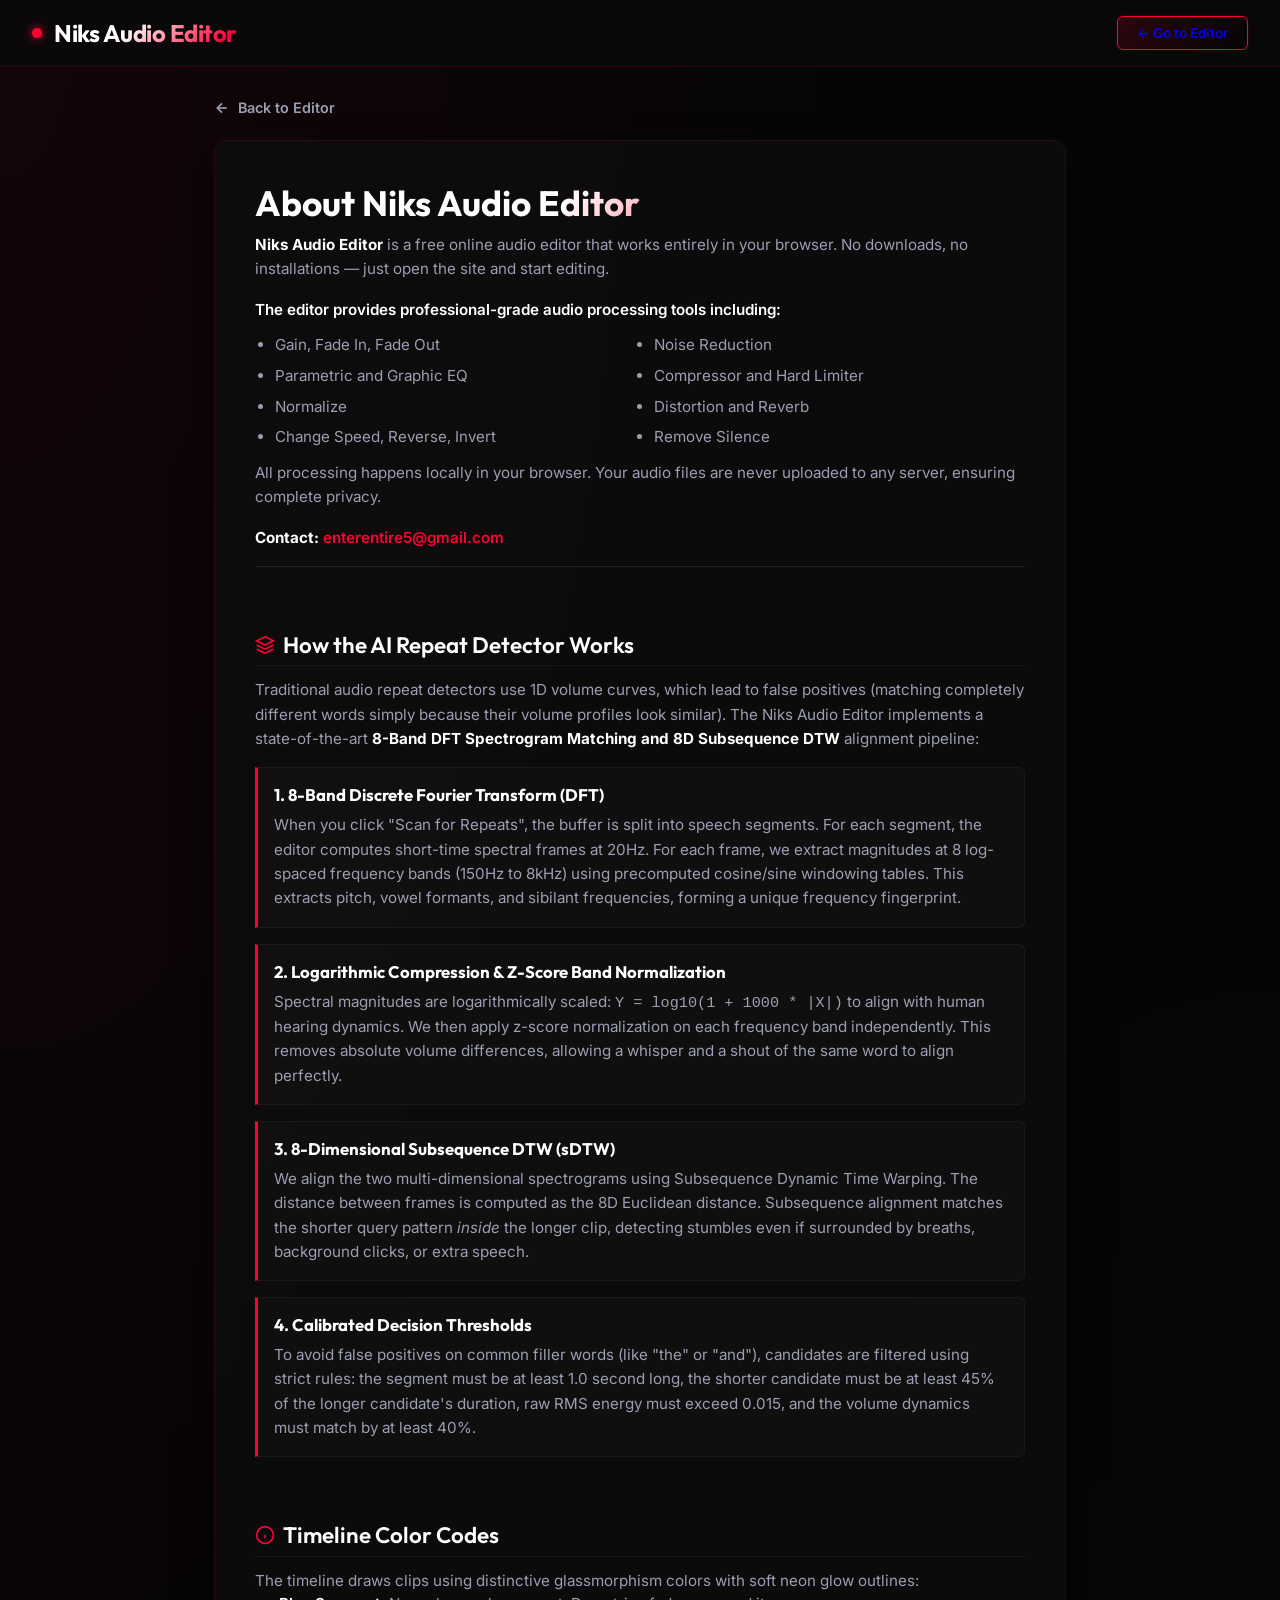
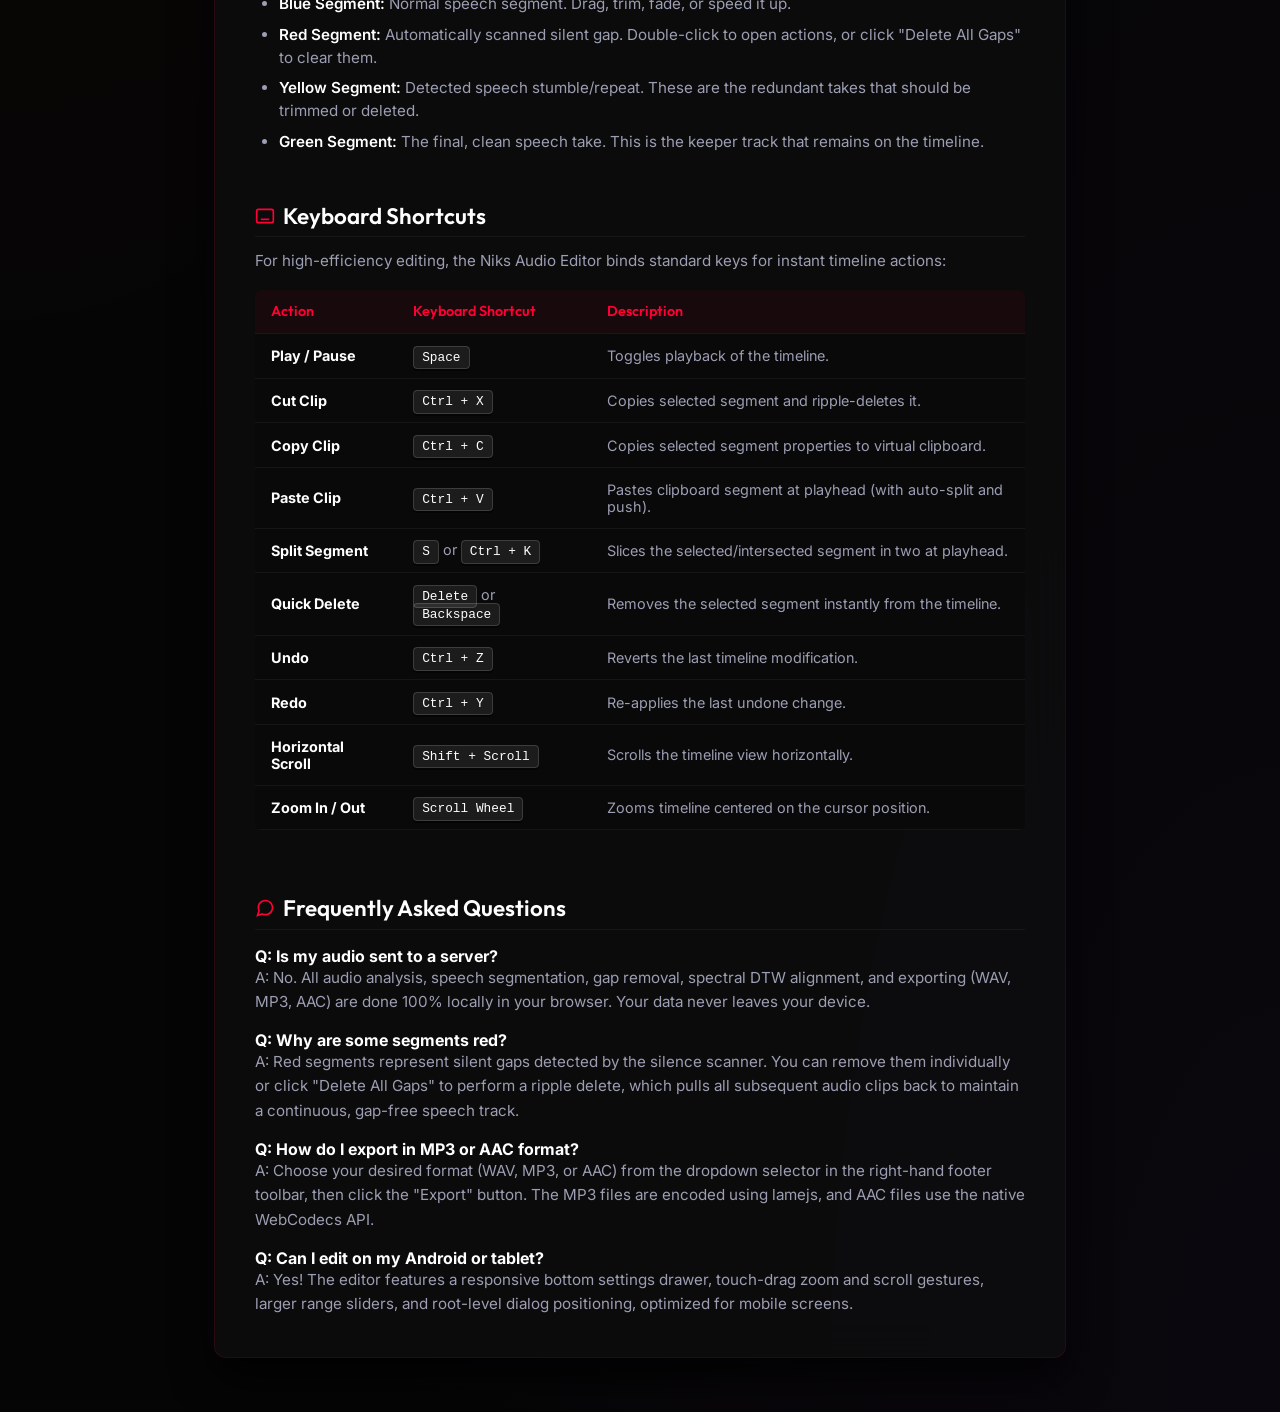
==== about.html @ 45144243 "Add files via upload" ====
<!DOCTYPE html>
<html lang="en">
<head>
    <meta charset="UTF-8">
    <meta name="viewport" content="width=device-width, initial-scale=1.0">
    
    <!-- SEO Meta Tags -->
    <title>About & Help | Niks Audio Editor - Spectral Repeat Detection Suite</title>
    <meta name="description" content="Discover how the Niks Audio Editor uses advanced 8-band spectral analysis, log compression, and 8D subsequence DTW algorithms to identify speech stumbles and silence gaps online.">
    <meta name="keywords" content="audio editor online, speech repeat detector, audio spectrogram matching, remove silence gaps, speech stumble remover, subsequence dtw audio, online wave editor, voice cleaner tool">
    <meta name="author" content="Niks Audio Suite">
    
    <!-- Link main style sheet for global dark gradients and styling -->
    <link rel="stylesheet" href="styles.css">
    
    <!-- Page Specific Styles overrides -->
    <style>
        body {
            overflow-y: auto !important; /* Allow scroll since this is an article page */
            height: auto;
            min-height: 100vh;
        }
        .about-container {
            max-width: 900px;
            margin: 2rem auto 4rem auto;
            padding: 0 1.5rem;
        }
        .about-card {
            background: rgba(15, 15, 15, 0.7);
            border: 1px solid rgba(255, 0, 50, 0.12);
            border-radius: 12px;
            padding: 2.5rem;
            backdrop-filter: blur(20px);
            box-shadow: 0 20px 40px rgba(0, 0, 0, 0.8), 0 0 25px rgba(147, 51, 234, 0.05);
            display: flex;
            flex-direction: column;
            gap: 1.5rem;
        }
        .about-header {
            border-bottom: 1px solid rgba(255, 255, 255, 0.1);
            padding-bottom: 1rem;
            margin-bottom: 1rem;
        }
        .about-header h1 {
            font-family: 'Outfit', sans-serif;
            font-size: 2.2rem;
            font-weight: 700;
            background: linear-gradient(135deg, #fff 40%, var(--primary-red) 80%, var(--primary-purple) 100%);
            -webkit-background-clip: text;
            -webkit-text-fill-color: transparent;
            margin-bottom: 0.5rem;
        }
        .about-card h2 {
            font-family: 'Outfit', sans-serif;
            color: #fff;
            font-size: 1.4rem;
            font-weight: 600;
            margin-top: 1.5rem;
            margin-bottom: 0.75rem;
            border-bottom: 1px solid rgba(255, 255, 255, 0.05);
            padding-bottom: 0.4rem;
            display: flex;
            align-items: center;
            gap: 0.5rem;
        }
        .about-card h2 svg {
            color: var(--primary-red);
        }
        .about-card p {
            font-size: 0.95rem;
            line-height: 1.6;
            color: var(--text-muted);
        }
        .about-card ul {
            padding-left: 1.5rem;
            display: flex;
            flex-direction: column;
            gap: 0.5rem;
        }
        .about-card li {
            font-size: 0.95rem;
            color: var(--text-muted);
            line-height: 1.5;
        }
        .about-card strong {
            color: #fff;
        }
        .highlight-red {
            color: var(--primary-red);
            font-weight: 600;
        }
        .highlight-purple {
            color: var(--primary-purple);
            font-weight: 600;
        }
        .highlight-yellow {
            color: var(--repeat-color);
            font-weight: 600;
        }
        .highlight-green {
            color: var(--final-color);
            font-weight: 600;
        }
        .btn-back {
            display: inline-flex;
            align-items: center;
            gap: 0.5rem;
            color: var(--text-muted);
            text-decoration: none;
            font-weight: 600;
            font-size: 0.9rem;
            margin-bottom: 1.5rem;
            transition: all 0.2s ease;
            width: fit-content;
        }
        .btn-back:hover {
            color: var(--primary-red);
            text-shadow: 0 0 8px var(--primary-red-glow);
        }
        .shortcut-table {
            width: 100%;
            border-collapse: collapse;
            margin: 1rem 0;
            background: rgba(0, 0, 0, 0.2);
            border-radius: 6px;
            overflow: hidden;
        }
        .shortcut-table th, .shortcut-table td {
            padding: 0.8rem 1rem;
            text-align: left;
            border-bottom: 1px solid rgba(255, 255, 255, 0.05);
            font-size: 0.9rem;
        }
        .shortcut-table th {
            font-family: 'Outfit', sans-serif;
            color: var(--primary-red);
            font-weight: 600;
            background: rgba(255, 0, 50, 0.06);
            border-bottom: 1px solid rgba(255, 0, 50, 0.15);
        }
        .shortcut-table td {
            color: var(--text-muted);
        }
        .shortcut-key {
            background: rgba(255, 255, 255, 0.08);
            border: 1px solid rgba(255, 255, 255, 0.15);
            border-radius: 4px;
            padding: 0.2rem 0.5rem;
            font-family: monospace;
            font-size: 0.8rem;
            color: #fff;
            box-shadow: 0 2px 0 rgba(0,0,0,0.5);
        }
        .algo-step {
            background: rgba(255, 255, 255, 0.02);
            border: 1px solid rgba(255, 255, 255, 0.04);
            border-left: 3px solid var(--primary-red);
            padding: 1rem;
            border-radius: 0 6px 6px 0;
            margin-bottom: 1rem;
        }
        .algo-step h3 {
            font-family: 'Outfit', sans-serif;
            color: #fff;
            font-size: 1.05rem;
            margin-bottom: 0.5rem;
        }
        @media (max-width: 768px) {
            .about-card {
                padding: 1.5rem;
            }
            .about-header h1 {
                font-size: 1.8rem;
            }
            .shortcut-table th, .shortcut-table td {
                padding: 0.6rem 0.75rem;
                font-size: 0.8rem;
            }
        }
    </style>
</head>
<body>

    <!-- Header Panel -->
    <header>
        <div class="brand">
            <span class="brand-dot"></span>
            <h1>Niks Audio Editor</h1>
        </div>
        <div>
            <a href="index.html" class="file-label-btn" style="text-decoration: none;">
                ← Go to Editor
            </a>
        </div>
    </header>
 
    <div class="about-container">
        <a href="index.html" class="btn-back" id="back-to-editor-btn">
            <svg viewBox="0 0 24 24" fill="none" stroke="currentColor" stroke-width="2.5" width="16" height="16">
                <line x1="19" y1="12" x2="5" y2="12"></line>
                <polyline points="12 19 5 12 12 5"></polyline>
            </svg>
            Back to Editor
        </a>
 
        <main class="about-card">
            <!-- Header Section -->
            <div class="about-header">
                <h1>About Niks Audio Editor</h1>
                <p><strong>Niks Audio Editor</strong> is a free online audio editor that works entirely in your browser. No downloads, no installations — just open the site and start editing.</p>
                
                <p style="margin-top: 1rem; font-weight: 600; color: #fff;">The editor provides professional-grade audio processing tools including:</p>
                <ul style="margin: 0.75rem 0; display: grid; grid-template-columns: 1fr 1fr; gap: 0.5rem; padding-left: 1.25rem; list-style-type: disc;">
                    <li>Gain, Fade In, Fade Out</li>
                    <li>Noise Reduction</li>
                    <li>Parametric and Graphic EQ</li>
                    <li>Compressor and Hard Limiter</li>
                    <li>Normalize</li>
                    <li>Distortion and Reverb</li>
                    <li>Change Speed, Reverse, Invert</li>
                    <li>Remove Silence</li>
                </ul>
                
                <p style="margin-top: 0.75rem;">All processing happens locally in your browser. Your audio files are never uploaded to any server, ensuring complete privacy.</p>
                <p style="margin-top: 1rem;"><strong>Contact:</strong> <a href="mailto:enterentire5@gmail.com" class="highlight-red" style="text-decoration: none;">enterentire5@gmail.com</a></p>
            </div>

            <!-- Algorithmic Section -->
            <section>
                <h2>
                    <svg viewBox="0 0 24 24" fill="none" stroke="currentColor" stroke-width="2" width="20" height="20">
                        <polygon points="12 2 2 7 12 12 22 7 12 2"></polygon>
                        <polyline points="2 17 12 22 22 17"></polyline>
                        <polyline points="2 12 12 17 22 12"></polyline>
                    </svg>
                    How the AI Repeat Detector Works
                </h2>
                <p>Traditional audio repeat detectors use 1D volume curves, which lead to false positives (matching completely different words simply because their volume profiles look similar). The Niks Audio Editor implements a state-of-the-art <strong>8-Band DFT Spectrogram Matching and 8D Subsequence DTW</strong> alignment pipeline:</p>
                
                <div class="algo-step" style="margin-top: 1rem;">
                    <h3>1. 8-Band Discrete Fourier Transform (DFT)</h3>
                    <p>When you click "Scan for Repeats", the buffer is split into speech segments. For each segment, the editor computes short-time spectral frames at 20Hz. For each frame, we extract magnitudes at 8 log-spaced frequency bands (150Hz to 8kHz) using precomputed cosine/sine windowing tables. This extracts pitch, vowel formants, and sibilant frequencies, forming a unique frequency fingerprint.</p>
                </div>

                <div class="algo-step">
                    <h3>2. Logarithmic Compression & Z-Score Band Normalization</h3>
                    <p>Spectral magnitudes are logarithmically scaled: <code>Y = log10(1 + 1000 * |X|)</code> to align with human hearing dynamics. We then apply z-score normalization on each frequency band independently. This removes absolute volume differences, allowing a whisper and a shout of the same word to align perfectly.</p>
                </div>

                <div class="algo-step">
                    <h3>3. 8-Dimensional Subsequence DTW (sDTW)</h3>
                    <p>We align the two multi-dimensional spectrograms using Subsequence Dynamic Time Warping. The distance between frames is computed as the 8D Euclidean distance. Subsequence alignment matches the shorter query pattern <em>inside</em> the longer clip, detecting stumbles even if surrounded by breaths, background clicks, or extra speech.</p>
                </div>

                <div class="algo-step">
                    <h3>4. Calibrated Decision Thresholds</h3>
                    <p>To avoid false positives on common filler words (like "the" or "and"), candidates are filtered using strict rules: the segment must be at least 1.0 second long, the shorter candidate must be at least 45% of the longer candidate's duration, raw RMS energy must exceed 0.015, and the volume dynamics must match by at least 40%.</p>
                </div>
            </section>

            <!-- User Manual & Timeline colorcodes -->
            <section>
                <h2>
                    <svg viewBox="0 0 24 24" fill="none" stroke="currentColor" stroke-width="2" width="20" height="20">
                        <circle cx="12" cy="12" r="10"></circle>
                        <line x1="12" y1="16" x2="12" y2="12"></line>
                        <line x1="12" y1="8" x2="12.01" y2="8"></line>
                    </svg>
                    Timeline Color Codes
                </h2>
                <p>The timeline draws clips using distinctive glassmorphism colors with soft neon glow outlines:</p>
                <ul>
                    <li><strong class="highlight-purple">Blue Segment:</strong> Normal speech segment. Drag, trim, fade, or speed it up.</li>
                    <li><strong class="highlight-red">Red Segment:</strong> Automatically scanned silent gap. Double-click to open actions, or click "Delete All Gaps" to clear them.</li>
                    <li><strong class="highlight-yellow">Yellow Segment:</strong> Detected speech stumble/repeat. These are the redundant takes that should be trimmed or deleted.</li>
                    <li><strong class="highlight-green">Green Segment:</strong> The final, clean speech take. This is the keeper track that remains on the timeline.</li>
                </ul>
            </section>

            <!-- Keyboard Shortcuts -->
            <section>
                <h2>
                    <svg viewBox="0 0 24 24" fill="none" stroke="currentColor" stroke-width="2" width="20" height="20">
                        <rect x="2" y="4" width="20" height="16" rx="2" ry="2"></rect>
                        <line x1="6" y1="8" x2="6" y2="8"></line>
                        <line x1="10" y1="8" x2="10" y2="8"></line>
                        <line x1="14" y1="8" x2="14" y2="8"></line>
                        <line x1="18" y1="8" x2="18" y2="8"></line>
                        <line x1="6" y1="12" x2="6" y2="12"></line>
                        <line x1="18" y1="12" x2="18" y2="12"></line>
                        <line x1="7" y1="16" x2="17" y2="16"></line>
                    </svg>
                    Keyboard Shortcuts
                </h2>
                <p>For high-efficiency editing, the Niks Audio Editor binds standard keys for instant timeline actions:</p>
                
                <table class="shortcut-table" id="shortcuts-reference-table">
                    <thead>
                        <tr>
                            <th>Action</th>
                            <th>Keyboard Shortcut</th>
                            <th>Description</th>
                        </tr>
                    </thead>
                    <tbody>
                        <tr>
                            <td><strong>Play / Pause</strong></td>
                            <td><span class="shortcut-key">Space</span></td>
                            <td>Toggles playback of the timeline.</td>
                        </tr>
                        <tr>
                            <td><strong>Cut Clip</strong></td>
                            <td><span class="shortcut-key">Ctrl + X</span></td>
                            <td>Copies selected segment and ripple-deletes it.</td>
                        </tr>
                        <tr>
                            <td><strong>Copy Clip</strong></td>
                            <td><span class="shortcut-key">Ctrl + C</span></td>
                            <td>Copies selected segment properties to virtual clipboard.</td>
                        </tr>
                        <tr>
                            <td><strong>Paste Clip</strong></td>
                            <td><span class="shortcut-key">Ctrl + V</span></td>
                            <td>Pastes clipboard segment at playhead (with auto-split and push).</td>
                        </tr>
                        <tr>
                            <td><strong>Split Segment</strong></td>
                            <td><span class="shortcut-key">S</span> or <span class="shortcut-key">Ctrl + K</span></td>
                            <td>Slices the selected/intersected segment in two at playhead.</td>
                        </tr>
                        <tr>
                            <td><strong>Quick Delete</strong></td>
                            <td><span class="shortcut-key">Delete</span> or <span class="shortcut-key">Backspace</span></td>
                            <td>Removes the selected segment instantly from the timeline.</td>
                        </tr>
                        <tr>
                            <td><strong>Undo</strong></td>
                            <td><span class="shortcut-key">Ctrl + Z</span></td>
                            <td>Reverts the last timeline modification.</td>
                        </tr>
                        <tr>
                            <td><strong>Redo</strong></td>
                            <td><span class="shortcut-key">Ctrl + Y</span></td>
                            <td>Re-applies the last undone change.</td>
                        </tr>
                        <tr>
                            <td><strong>Horizontal Scroll</strong></td>
                            <td><span class="shortcut-key">Shift + Scroll</span></td>
                            <td>Scrolls the timeline view horizontally.</td>
                        </tr>
                        <tr>
                            <td><strong>Zoom In / Out</strong></td>
                            <td><span class="shortcut-key">Scroll Wheel</span></td>
                            <td>Zooms timeline centered on the cursor position.</td>
                        </tr>
                    </tbody>
                </table>
            </section>

            <!-- FAQs and Search Queries -->
            <section>
                <h2>
                    <svg viewBox="0 0 24 24" fill="none" stroke="currentColor" stroke-width="2" width="20" height="20">
                        <path d="M21 11.5a8.38 8.38 0 0 1-.9 3.8 8.5 8.5 0 0 1-7.6 4.7 8.38 8.38 0 0 1-3.8-.9L3 21l1.9-5.7a8.38 8.38 0 0 1-.9-3.8 8.5 8.5 0 0 1 4.7-7.6 8.38 8.38 0 0 1 3.8-.9h.5a8.48 8.48 0 0 1 8 8v.5z"></path>
                    </svg>
                    Frequently Asked Questions
                </h2>
                
                <div style="display: flex; flex-direction: column; gap: 1rem; margin-top: 1rem;">
                    <div>
                        <strong>Q: Is my audio sent to a server?</strong>
                        <p>A: No. All audio analysis, speech segmentation, gap removal, spectral DTW alignment, and exporting (WAV, MP3, AAC) are done 100% locally in your browser. Your data never leaves your device.</p>
                    </div>
                    <div>
                        <strong>Q: Why are some segments red?</strong>
                        <p>A: Red segments represent silent gaps detected by the silence scanner. You can remove them individually or click "Delete All Gaps" to perform a ripple delete, which pulls all subsequent audio clips back to maintain a continuous, gap-free speech track.</p>
                    </div>
                    <div>
                        <strong>Q: How do I export in MP3 or AAC format?</strong>
                        <p>A: Choose your desired format (WAV, MP3, or AAC) from the dropdown selector in the right-hand footer toolbar, then click the "Export" button. The MP3 files are encoded using lamejs, and AAC files use the native WebCodecs API.</p>
                    </div>
                    <div>
                        <strong>Q: Can I edit on my Android or tablet?</strong>
                        <p>A: Yes! The editor features a responsive bottom settings drawer, touch-drag zoom and scroll gestures, larger range sliders, and root-level dialog positioning, optimized for mobile screens.</p>
                    </div>
                </div>
            </section>
        </main>
    </div>

</body>
</html>
---- styles.css ----
/* 
  styles.css
  Theme color: Red-Black
  Modern, beautiful, dark glassmorphism layout with neon accents,
  custom styled controls, and responsive styling for mobile (Android).
*/

@import url('https://fonts.googleapis.com/css2?family=Inter:wght@300;400;500;600;700&family=Outfit:wght@400;500;600;700&display=swap');

:root {
  --bg-base: #050505; /* Pure dark black */
  --bg-panel: rgba(15, 15, 15, 0.85); /* Black/grey glassmorphism */
  --bg-hover: rgba(147, 51, 234, 0.12); /* Very subtle purple hover */
  --border-color: rgba(255, 0, 50, 0.15); /* Keep red-tinted border */
  --border-purple: rgba(168, 85, 247, 0.15); /* Purple border option */
  --primary-red: #ff0033; /* Pure red */
  --primary-red-glow: rgba(255, 0, 51, 0.4);
  --primary-purple: #9333ea; /* Standard purple, not overly bright */
  --primary-purple-glow: rgba(147, 51, 234, 0.25); /* Subtle glow */
  --text-main: #ffffff; /* Crisp white */
  --text-muted: #9c9eb3; /* Default slightly muted gray */
  
  --gap-color: #ef4444;
  --repeat-color: #d97706;
  --final-color: #059669;
}

* {
  box-sizing: border-box;
  margin: 0;
  padding: 0;
  -webkit-tap-highlight-color: transparent;
}

body {
  font-family: 'Inter', -apple-system, BlinkMacSystemFont, "Segoe UI", Roboto, sans-serif;
  background-color: var(--bg-base);
  background-image: 
    radial-gradient(at 0% 0%, rgba(255, 0, 51, 0.06) 0px, transparent 50%),
    radial-gradient(at 100% 100%, rgba(147, 51, 234, 0.04) 0px, transparent 50%); /* Red/Subtle Purple glow */
  color: var(--text-main);
  height: 100vh;
  height: 100dvh;
  display: flex;
  flex-direction: column;
  overflow: hidden; /* Fits in one window */
}

header {
  background-color: rgba(10, 10, 10, 0.85);
  backdrop-filter: blur(12px);
  border-bottom: 1px solid var(--border-color);
  padding: 1rem 2rem;
  display: flex;
  justify-content: space-between;
  align-items: center;
  position: sticky;
  top: 0;
  z-index: 50;
}

.brand {
  display: flex;
  align-items: center;
  gap: 0.75rem;
}

.brand h1 {
  font-family: 'Outfit', sans-serif;
  font-size: 1.5rem;
  font-weight: 700;
  letter-spacing: -0.5px;
  background: linear-gradient(135deg, #fff 40%, var(--primary-red) 90%, var(--primary-purple) 100%);
  -webkit-background-clip: text;
  -webkit-text-fill-color: transparent;
}

.brand-dot {
  width: 10px;
  height: 10px;
  background-color: var(--primary-red);
  border-radius: 50%;
  box-shadow: 0 0 10px var(--primary-red);
  animation: pulse-glow 2s infinite alternate;
}

.header-nav {
  display: flex;
  align-items: center;
  margin-right: auto;
  margin-left: 2rem;
}

.nav-link {
  color: var(--text-muted);
  text-decoration: none;
  font-size: 0.9rem;
  font-weight: 500;
  transition: all 0.2s ease;
  border-bottom: 1.5px dashed transparent;
  padding-bottom: 2px;
}

.nav-link:hover {
  color: var(--primary-red);
  border-color: var(--primary-red);
  text-shadow: 0 0 8px var(--primary-red-glow);
}

/* Header File / URL loader layout */
.loader-panel {
  display: flex;
  align-items: center;
  gap: 1rem;
}

.input-group {
  display: flex;
  background: rgba(0, 0, 0, 0.6);
  border: 1px solid var(--border-color);
  border-radius: 6px;
  overflow: hidden;
}

.input-group input[type="text"] {
  background: transparent;
  border: none;
  padding: 0.5rem 1rem;
  color: #fff;
  font-size: 0.85rem;
  outline: none;
  min-width: 220px;
}

.btn-secondary {
  background: var(--bg-hover);
  border: none;
  border-left: 1px solid var(--border-color);
  color: #fff;
  padding: 0.5rem 1rem;
  font-size: 0.85rem;
  font-weight: 500;
  cursor: pointer;
  transition: all 0.2s ease;
}

.btn-secondary:hover {
  background: var(--primary-red);
  color: #fff;
}

.file-label-btn {
  display: inline-flex;
  align-items: center;
  gap: 0.5rem;
  background: linear-gradient(135deg, rgba(255, 0, 51, 0.15) 0%, rgba(0, 0, 0, 0.4) 100%);
  border: 1px solid var(--primary-red);
  padding: 0.5rem 1.2rem;
  border-radius: 6px;
  font-size: 0.85rem;
  font-weight: 600;
  cursor: pointer;
  transition: all 0.2s ease;
  box-shadow: 0 0 5px rgba(255, 0, 51, 0.15);
}

.file-label-btn:hover {
  background: var(--primary-red);
  box-shadow: 0 0 12px var(--primary-red-glow);
}

input[type="file"] {
  display: none;
}

/* Main Layout Grid */
.app-container {
  display: flex;
  flex-direction: column;
  flex: 1;
  min-height: 0;
  overflow: hidden;
  position: relative;
}

/* Sidebar Styling */
.sidebar {
  background-color: var(--bg-panel);
  backdrop-filter: blur(16px);
  border-bottom: 1px solid var(--border-color);
  padding: 1rem 1.5rem;
  display: grid;
  grid-template-columns: 1.15fr 1.15fr 0.7fr;
  gap: 1.5rem;
  height: auto;
  overflow-y: visible;
  flex-shrink: 0;
}

.panel-card {
  background: rgba(10, 10, 10, 0.6);
  border: 1px solid rgba(255, 255, 255, 0.05);
  border-radius: 8px;
  padding: 1rem;
  transition: all 0.25s ease;
}

.panel-card:hover {
  background: rgba(15, 15, 15, 0.75);
  border-color: rgba(255, 0, 50, 0.25);
  box-shadow: 0 4px 20px rgba(0, 0, 0, 0.4), 0 0 10px rgba(147, 51, 234, 0.15); /* Very subtle purple glow */
}

.panel-card h2 {
  font-family: 'Outfit', sans-serif;
  font-size: 0.95rem;
  font-weight: 600;
  text-transform: uppercase;
  letter-spacing: 0.5px;
  color: var(--text-muted);
  margin-bottom: 1rem;
  display: flex;
  align-items: center;
  gap: 0.5rem;
  min-height: 24px;
  white-space: nowrap;
  flex-shrink: 0;
}

/* Sliders and controls inside cards */
.control-row {
  display: flex;
  flex-direction: column;
  gap: 0.5rem;
  margin-bottom: 1rem;
}

.eq-label .short-text {
  display: none;
}
.eq-label .full-text {
  display: inline;
}

.control-row:last-child {
  margin-bottom: 0;
}

.control-header {
  display: flex;
  justify-content: space-between;
  font-size: 0.8rem;
  color: var(--text-muted);
}

.control-val {
  font-family: monospace;
  color: var(--primary-red);
  font-weight: bold;
}

/* Custom Slider Styling */
input[type="range"] {
  -webkit-appearance: none;
  width: 100%;
  background: rgba(255, 255, 255, 0.1);
  height: 4px;
  border-radius: 2px;
  outline: none;
}

input[type="range"]::-webkit-slider-thumb {
  -webkit-appearance: none;
  width: 14px;
  height: 14px;
  border-radius: 50%;
  background: var(--primary-red);
  cursor: pointer;
  box-shadow: 0 0 8px rgba(147, 51, 234, 0.4); /* Slight purple glow */
  transition: transform 0.1s ease;
}

input[type="range"]::-webkit-slider-thumb:hover {
  transform: scale(1.2);
  box-shadow: 0 0 12px var(--primary-purple-glow);
}

/* Checkbox Toggle Styling */
.switch-row {
  display: flex;
  justify-content: space-between;
  align-items: center;
  margin-bottom: 0.75rem;
}

.switch-label {
  font-size: 0.85rem;
  font-weight: 500;
}

.switch {
  position: relative;
  display: inline-block;
  width: 44px;
  height: 22px;
}

.switch input {
  opacity: 0;
  width: 0;
  height: 0;
}

.slider {
  position: absolute;
  cursor: pointer;
  top: 0;
  left: 0;
  right: 0;
  bottom: 0;
  background-color: rgba(255, 255, 255, 0.1);
  transition: .3s;
  border-radius: 34px;
  border: 1px solid rgba(255, 255, 255, 0.05);
}

.slider:before {
  position: absolute;
  content: "";
  height: 16px;
  width: 16px;
  left: 2px;
  bottom: 2px;
  background-color: #fff;
  transition: .3s;
  border-radius: 50%;
}

input:checked + .slider {
  background-color: var(--primary-red);
  box-shadow: 0 0 8px var(--primary-red-glow);
}

input:checked + .slider:before {
  transform: translateX(22px);
}

/* Main Timeline Panel */
.main-workspace {
  display: flex;
  flex-direction: column;
  flex: 1;
  height: auto;
  min-height: 0;
  overflow: hidden;
}

/* 5-Band EQ Desktop Modal Styling */
#eq-panel-card {
  display: none;
}

#eq-panel-card.modal-view {
  display: grid !important;
  grid-template-columns: 1fr 1fr 1fr 1fr 1fr !important;
  gap: 0.5rem !important;
  position: fixed !important;
  top: 50% !important;
  left: 50% !important;
  transform: translate(-50%, -50%) !important;
  width: 92% !important;
  max-width: 500px !important;
  z-index: 1600 !important;
  background: rgba(15, 15, 15, 0.96) !important;
  border: 1px solid var(--primary-red) !important;
  box-shadow: 0 20px 50px rgba(0, 0, 0, 0.9), 0 0 25px rgba(255, 0, 50, 0.25) !important;
  border-radius: 12px !important;
  padding: 1.5rem !important;
  margin-bottom: 0 !important;
  max-height: 90vh !important;
  overflow-y: auto !important;
}

#eq-panel-card.modal-view > div:first-child {
  grid-column: 1 / -1 !important;
}

#eq-panel-card.modal-view .switch-row {
  grid-column: 1 / -1 !important;
  margin-bottom: 1rem !important;
}

#eq-panel-card.modal-view #close-eq-modal {
  display: inline-flex !important;
}

#close-scanner-modal {
  display: none;
}

.mobile-top-actions,
.mobile-export-container,
.mobile-only-drawer {
  display: none;
}

/* Standalone Export Select styling */
.export-select-standalone {
  width: 100%;
  background: rgba(0, 0, 0, 0.65);
  border: 1px solid var(--border-color);
  border-radius: 6px;
  color: #fff;
  padding: 0.65rem 1rem;
  font-size: 0.9rem;
  font-weight: 500;
  outline: none;
  cursor: pointer;
  appearance: none;
  -webkit-appearance: none;
  -moz-appearance: none;
  text-align: center;
  background-image: url("data:image/svg+xml;utf8,<svg xmlns='http://www.w3.org/2000/svg' width='12' height='12' fill='white'><path d='M3 4.5L6 7.5L9 4.5' stroke='white' stroke-width='1.5' fill='none' stroke-linecap='round'/></svg>");
  background-repeat: no-repeat;
  background-position: right 15px center;
  padding-right: 32px;
  transition: all 0.2s ease;
}

.export-select-standalone:focus {
  border-color: var(--primary-purple);
  box-shadow: 0 0 12px rgba(168, 85, 247, 0.3);
}

.export-select-standalone option {
  background-color: #0f0c16;
  color: #fff;
}

/* Timeline Ruler and Canvas container */
.timeline-wrapper {
  flex: 1;
  position: relative;
  overflow: hidden;
  background: #0a0a0a;
  border-bottom: 1px solid var(--border-color);
}

#timeline-canvas {
  width: 100%;
  height: 100%;
  display: block;
}

/* Hover Action Popover card */
.timeline-popover {
  position: fixed;
  display: none;
  background: rgba(10, 10, 10, 0.96);
  border: 1px solid rgba(147, 51, 234, 0.45); /* Neon purple border */
  backdrop-filter: blur(12px);
  border-radius: 8px;
  padding: 0.75rem;
  box-shadow: 0 10px 25px rgba(0, 0, 0, 0.9), 0 0 15px rgba(147, 51, 234, 0.25); /* Purple neon glow */
  z-index: 1000; /* Force overlay on top of all containers */
  pointer-events: auto;
  min-width: 180px;
}

.popover-title {
  font-size: 0.8rem;
  font-weight: 600;
  color: var(--text-muted);
  margin-bottom: 0.5rem;
  border-bottom: 1px solid rgba(255, 255, 255, 0.08);
  padding-bottom: 0.25rem;
  text-transform: uppercase;
  letter-spacing: 0.5px;
}

.popover-actions {
  display: flex;
  flex-direction: column;
  gap: 0.35rem;
}

.popover-btn {
  background: rgba(255, 255, 255, 0.04);
  border: 1px solid rgba(255, 255, 255, 0.08);
  color: #fff;
  font-size: 0.8rem;
  padding: 0.4rem;
  border-radius: 4px;
  cursor: pointer;
  text-align: left;
  transition: all 0.15s ease;
}

.popover-btn:hover {
  background: var(--primary-red);
  border-color: var(--primary-red);
}

/* Toolbar Control Panel */
.toolbar {
  background-color: rgba(10, 10, 10, 0.9);
  backdrop-filter: blur(10px);
  padding: 1rem 2rem;
  display: flex;
  justify-content: space-between;
  align-items: center;
  flex-wrap: nowrap; /* Keep single row on desktop */
  gap: 1.5rem;
  flex-shrink: 0;
}

/* Left toolbar controls: Play, Pause, Record */
.transport-controls {
  display: flex;
  align-items: center;
  gap: 0.75rem;
}

.btn-primary {
  display: inline-flex;
  align-items: center;
  gap: 0.5rem;
  background: var(--primary-red);
  color: #fff;
  border: none;
  padding: 0.65rem 1.4rem;
  border-radius: 6px;
  font-size: 0.9rem;
  font-weight: 600;
  cursor: pointer;
  transition: all 0.2s ease;
  box-shadow: 0 0 10px rgba(147, 51, 234, 0.25); /* Slight purple glow */
}

.btn-primary:hover:not(:disabled) {
  background: #ff2255;
  box-shadow: 0 0 15px rgba(147, 51, 234, 0.4);
  transform: translateY(-1px);
}

.btn-primary:active:not(:disabled) {
  transform: translateY(1px);
}

.btn-primary:disabled {
  background: rgba(100, 100, 100, 0.2);
  color: var(--text-muted);
  box-shadow: none;
  cursor: not-allowed;
}

.btn-icon {
  background: rgba(255, 255, 255, 0.05);
  border: 1px solid rgba(255, 255, 255, 0.08);
  color: #fff;
  width: 42px;
  height: 42px;
  border-radius: 6px;
  display: inline-flex;
  align-items: center;
  justify-content: center;
  cursor: pointer;
  transition: all 0.2s ease;
}

.btn-icon:hover:not(:disabled) {
  background: rgba(255, 255, 255, 0.1);
  border-color: rgba(255, 255, 255, 0.2);
}

.btn-icon:disabled {
  opacity: 0.3;
  cursor: not-allowed;
}

#rec-btn {
  background: rgba(255, 0, 51, 0.08);
  border: 1px solid var(--primary-red);
  color: var(--primary-red);
}

#rec-btn.recording {
  background: var(--primary-red);
  color: #fff;
  animation: pulse-border 1.5s infinite alternate;
}

.rec-dot {
  width: 8px;
  height: 8px;
  background-color: var(--primary-red);
  border-radius: 50%;
  display: inline-block;
}

#rec-btn.recording .rec-dot {
  background-color: #fff;
}

/* Timecode Display */
.time-display-container {
  font-family: 'Outfit', monospace;
  font-size: 1.4rem;
  font-weight: 500;
  letter-spacing: 0.5px;
  color: #fff;
  background: rgba(0, 0, 0, 0.5);
  border: 1px solid rgba(255, 255, 255, 0.05);
  padding: 0.4rem 1rem;
  border-radius: 6px;
  display: flex;
  align-items: center;
  gap: 0.5rem;
}

.rec-status {
  display: none;
  align-items: center;
  gap: 0.5rem;
  color: var(--primary-red);
  font-size: 0.8rem;
  font-weight: bold;
}

/* Right toolbar controls: Zoom, Undo, Redo, Export */
.toolbar-right {
  display: flex;
  align-items: center;
  gap: 0.5rem;
}

.action-controls {
  display: flex;
  align-items: center;
  gap: 0.5rem;
}

/* Loading Glassmorphism Overlay */
.loading-overlay {
  position: fixed;
  top: 0;
  left: 0;
  right: 0;
  bottom: 0;
  background: rgba(7, 7, 7, 0.85);
  backdrop-filter: blur(8px);
  z-index: 1000;
  display: none;
  flex-direction: column;
  justify-content: center;
  align-items: center;
  gap: 1.5rem;
}

.spinner {
  width: 50px;
  height: 50px;
  border: 3px solid rgba(147, 51, 234, 0.12); /* Subtle purple ring */
  border-top: 3px solid var(--primary-red); /* Red active spinner */
  border-radius: 50%;
  animation: spin 1s linear infinite;
  box-shadow: 0 0 10px rgba(147, 51, 234, 0.2);
}

.loading-text {
  font-family: 'Outfit', sans-serif;
  font-size: 1.1rem;
  font-weight: 500;
  color: #fff;
  letter-spacing: 0.5px;
}

/* Keyframes animations */
@keyframes spin {
  0% { transform: rotate(0deg); }
  100% { transform: rotate(360deg); }
}

@keyframes pulse-glow {
  0% {
    background-color: var(--primary-red);
    box-shadow: 0 0 5px var(--primary-red);
    opacity: 0.8;
  }
  50% {
    background-color: #d92655;
    box-shadow: 0 0 10px rgba(147, 51, 234, 0.3);
    opacity: 0.9;
  }
  100% {
    background-color: var(--primary-red);
    box-shadow: 0 0 15px rgba(255, 0, 51, 0.6);
    opacity: 1;
  }
}

@keyframes pulse-border {
  0% {
    box-shadow: 0 0 5px rgba(255, 0, 51, 0.3);
  }
  100% {
    box-shadow: 0 0 15px rgba(255, 0, 51, 0.8);
  }
}

.pulsing {
  animation: pulsing-element 1s infinite alternate;
}

@keyframes pulsing-element {
  0% { transform: scale(1); opacity: 0.8; }
  100% { transform: scale(1.15); opacity: 1; }
}

.btn-text {
  display: inline;
}

/* Close button inside EQ/FX cards */
#close-eq-modal, #close-fx-modal {
  display: none;
}

/* Mobile trigger button card is hidden on desktop/tablet */
#eq-trigger-card, #mobile-triggers-card {
  display: none;
}

/* Modal backdrop overlay */
.modal-backdrop {
  position: fixed;
  top: 0;
  left: 0;
  right: 0;
  bottom: 0;
  background: rgba(0, 0, 0, 0.75);
  backdrop-filter: blur(8px);
  z-index: 1500;
  display: none;
}

/* URL Loader Modal */
#url-modal {
  display: none;
  position: fixed;
  top: 50%;
  left: 50%;
  transform: translate(-50%, -50%);
  width: 92%;
  max-width: 400px;
  z-index: 1600;
  background: rgba(15, 15, 15, 0.96);
  border: 1px solid var(--primary-red);
  box-shadow: 0 20px 50px rgba(0, 0, 0, 0.9), 0 0 25px rgba(255, 0, 50, 0.25);
  border-radius: 12px;
  padding: 1.25rem;
  box-sizing: border-box;
}

#url-modal.show {
  display: block;
}

/* Scrollbar Customization */
::-webkit-scrollbar {
  width: 6px;
  height: 6px;
}

::-webkit-scrollbar-track {
  background: #0f0f0f;
}

::-webkit-scrollbar-thumb {
  background: rgba(255, 255, 255, 0.1);
  border-radius: 3px;
  transition: all 0.2s ease;
}

::-webkit-scrollbar-thumb:hover {
  background: var(--primary-red);
}

/* Empty State Overlay Styles */
.empty-state {
  position: absolute;
  top: 0;
  left: 0;
  right: 0;
  bottom: 0;
  background: rgba(7, 7, 7, 0.95);
  display: flex;
  justify-content: center;
  align-items: center;
  z-index: 10;
  transition: opacity 0.3s ease;
  padding: 1rem;
}

.empty-state-card {
  text-align: center;
  max-width: 360px;
  width: 100%;
  padding: 1.5rem 2rem;
  background: rgba(15, 15, 15, 0.75);
  border: 1px solid rgba(255, 0, 50, 0.15);
  border-radius: 12px;
  backdrop-filter: blur(20px);
  box-shadow: 0 15px 35px rgba(0, 0, 0, 0.9), 0 0 15px rgba(255, 0, 50, 0.05);
  display: flex;
  flex-direction: column;
  align-items: center;
  gap: 0.75rem;
}

.empty-icon-container {
  position: relative;
  width: 70px;
  height: 70px;
  display: flex;
  justify-content: center;
  align-items: center;
  margin-bottom: 0.25rem;
}

.empty-icon {
  color: #fff;
  z-index: 2;
  filter: drop-shadow(0 0 8px var(--primary-red-glow));
}

.empty-wave-pulse {
  position: absolute;
  border-radius: 50%;
  width: 100%;
  height: 100%;
  z-index: 1;
  opacity: 0;
  animation: pulse-ring 2.5s cubic-bezier(0.215, 0.610, 0.355, 1) infinite;
}

.empty-wave-pulse.red {
  border: 1.5px solid var(--primary-red);
  animation-delay: 0s;
}

.empty-wave-pulse.purple {
  border: 1.5px solid var(--primary-purple);
  animation-delay: 1.25s;
}

@keyframes pulse-ring {
  0% {
    transform: scale(0.65);
    opacity: 0.8;
  }
  50% {
    opacity: 0.4;
  }
  100% {
    transform: scale(1.6);
    opacity: 0;
  }
}

.empty-state-card h3 {
  font-family: 'Outfit', sans-serif;
  font-size: 1.2rem;
  font-weight: 600;
  color: #fff;
  letter-spacing: -0.3px;
}

.empty-state-card p {
  font-size: 0.8rem;
  color: var(--text-muted);
  line-height: 1.4;
}

.empty-actions {
  display: flex;
  gap: 0.75rem;
  width: 100%;
  margin-top: 0.25rem;
}

.empty-actions button {
  flex: 1;
  justify-content: center;
  padding: 0.5rem 1rem !important;
  font-size: 0.85rem !important;
}

/* Dragover state class */
.timeline-wrapper.dragover {
  border: 2px dashed var(--primary-red) !important;
  box-shadow: inset 0 0 20px rgba(255, 0, 50, 0.15) !important;
}


/* ==========================================================================
   ANDROID & MOBILE RESPONSIVE MEDIA QUERIES (WOW layout adaptations)
   ========================================================================== */

@media (max-width: 1024px) {
  header {
    display: grid !important;
    grid-template-columns: 1fr auto !important; /* Col 1: Brand, Col 2: About link */
    grid-template-rows: auto auto !important; /* Row 1: Brand + About, Row 2: Loaders */
    gap: 0.5rem !important;
    padding: 0.5rem 1rem !important;
    align-items: center !important;
    height: auto !important;
  }

  .brand {
    grid-column: 1;
    grid-row: 1;
    justify-content: flex-start;
  }

  .brand h1 {
    font-size: 1.15rem !important;
  }

  .header-nav {
    grid-column: 2;
    grid-row: 1;
    margin: 0 !important;
    justify-content: flex-end;
  }

  .loader-panel {
    grid-column: 1 / -1; /* spans full width on row 2 */
    grid-row: 2;
    display: flex !important;
    flex-direction: row !important;
    justify-content: space-between !important;
    align-items: center !important;
    gap: 0.5rem !important;
    width: 100% !important;
  }

  .loader-panel .input-group {
    flex: 1 !important;
    min-width: 0 !important;
  }

  .loader-panel .file-label-btn {
    flex-shrink: 0 !important;
    padding: 0.45rem 0.75rem !important;
    font-size: 0.8rem !important;
  }

  .btn-text {
    display: none !important;
  }

  .app-container {
    display: flex !important;
    flex-direction: column !important;
  }

  .sidebar {
    order: 2 !important;
    grid-row: 2;
    border-right: none;
    border-top: 1px solid var(--border-color);
    border-bottom: none;
    display: flex !important;
    flex-direction: column !important;
    height: auto !important;
    padding: 0.5rem 0.75rem !important;
    gap: 0 !important;
    width: 100% !important;
    overflow: visible !important;
  }

  #scanner-panel-card,
  #fx-panel-card,
  #actions-panel-card,
  #eq-panel-card {
    display: none !important;
    min-width: 0 !important;
  }

  #scanner-panel-card.modal-view,
  #fx-panel-card.modal-view {
    display: block !important;
    position: fixed !important;
    top: 50% !important;
    left: 50% !important;
    transform: translate(-50%, -50%) !important;
    width: 92% !important;
    max-width: 400px !important;
    z-index: 1600 !important;
    background: rgba(15, 15, 15, 0.96) !important;
    border: 1px solid var(--primary-red) !important;
    box-shadow: 0 20px 50px rgba(0, 0, 0, 0.9), 0 0 25px rgba(255, 0, 50, 0.25) !important;
    border-radius: 12px !important;
    padding: 1.25rem !important;
    margin-bottom: 0 !important;
    max-height: 90vh !important;
    overflow-y: auto !important;
  }

  #eq-panel-card.modal-view {
    display: grid !important;
    position: fixed !important;
    top: 50% !important;
    left: 50% !important;
    transform: translate(-50%, -50%) !important;
    width: 92% !important;
    max-width: 480px !important;
    z-index: 1600 !important;
    background: rgba(15, 15, 15, 0.96) !important;
    border: 1px solid var(--primary-red) !important;
    box-shadow: 0 20px 50px rgba(0, 0, 0, 0.9), 0 0 25px rgba(255, 0, 50, 0.25) !important;
    border-radius: 12px !important;
    padding: 1.25rem !important;
    margin-bottom: 0 !important;
    max-height: 90vh !important;
    overflow-y: auto !important;
  }

  #close-eq-modal, #close-fx-modal, #close-scanner-modal {
    display: inline-flex !important;
    width: 32px;
    height: 32px;
    margin-left: 0.5rem;
  }

  .mobile-top-actions {
    display: flex !important;
    justify-content: flex-start;
    padding: 0.75rem 1rem;
    background: transparent;
  }

  .mobile-only-drawer {
    display: flex !important;
    flex-direction: column;
    gap: 0.5rem;
    width: 100%;
    padding: 0.25rem 0;
  }

  .mobile-drawer-row {
    display: flex;
    gap: 0.5rem;
    width: 100%;
  }

  .mobile-drawer-btn {
    flex: 1;
    display: inline-flex;
    justify-content: center;
    align-items: center;
    padding: 0.65rem 0.5rem;
    font-size: 0.85rem;
    font-weight: 600;
    border-radius: 6px;
    cursor: pointer;
    background: rgba(10, 10, 10, 0.6);
    border: 1px solid transparent;
    transition: all 0.2s ease;
    height: 38px;
  }

  .mobile-drawer-btn.btn-gaps {
    border-color: var(--primary-red);
    color: #fff;
  }

  .mobile-drawer-btn.btn-repeats {
    border-color: var(--repeat-color);
    color: var(--repeat-color);
  }

  .mobile-drawer-btn.btn-fx,
  .mobile-drawer-btn.btn-eq {
    background: var(--primary-red);
    color: #fff;
    border: none;
    box-shadow: 0 0 8px var(--primary-red-glow);
  }

  .mobile-drawer-btn:disabled {
    opacity: 0.4;
    cursor: not-allowed;
    box-shadow: none;
    border-color: rgba(255, 255, 255, 0.05);
    color: var(--text-muted);
  }

  .main-workspace {
    order: 1 !important;
    grid-row: 1;
    flex: 1;
    min-height: 0;
  }

  .timeline-wrapper {
    min-height: 180px; /* Waveform never clips below 180px */
  }

  .panel-card {
    min-width: 0 !important;
    width: 100%;
    height: auto;
    padding: 0.65rem;
    margin-bottom: 0.5rem;
  }

  .panel-card:last-child {
    margin-bottom: 0;
  }

  .toolbar-right {
    display: contents !important;
  }

  .toolbar-right .desktop-separator {
    display: none !important;
  }

  #rec-status {
    display: none !important;
  }

  .toolbar {
    padding: 0.4rem 0.5rem !important;
    display: grid !important;
    grid-template-columns: auto auto auto !important;
    grid-template-rows: auto auto !important;
    gap: 0.4rem !important;
    align-items: center !important;
  }

  .transport-controls {
    grid-column: 1;
    grid-row: 1;
    width: auto !important;
    display: flex !important;
    justify-content: flex-start !important;
    gap: 0.35rem !important;
  }

  .time-display-container {
    grid-column: 2;
    grid-row: 1;
    width: auto !important;
    justify-self: center !important;
    font-size: 1.05rem !important;
    padding: 0.2rem 0.5rem !important;
    border-radius: 4px !important;
    margin: 0 auto !important;
  }

  .mobile-export-container {
    grid-column: 3;
    grid-row: 1;
    display: flex !important;
    align-items: center;
    gap: 0.25rem;
    justify-self: end !important;
  }

  .mobile-export-container .export-select {
    background: rgba(0, 0, 0, 0.6);
    border: 1px solid var(--border-color);
    border-radius: 6px;
    color: #fff;
    padding: 0.2rem 1.5rem 0.2rem 0.4rem;
    font-size: 0.8rem;
    font-weight: 500;
    outline: none;
    cursor: pointer;
    appearance: none;
    -webkit-appearance: none;
    background-image: url("data:image/svg+xml;utf8,<svg xmlns='http://www.w3.org/2000/svg' width='10' height='10' fill='white'><path d='M2.5 3.5L5 6L7.5 3.5' stroke='white' stroke-width='1.2' fill='none'/></svg>");
    background-repeat: no-repeat;
    background-position: right 6px center;
    height: 32px;
    line-height: 32px;
  }

  .mobile-export-container .btn-icon {
    width: 32px !important;
    height: 32px !important;
    border-radius: 6px !important;
    padding: 0 !important;
  }

  .action-controls {
    grid-column: 1 / -1 !important;
    grid-row: 2;
    width: 100% !important;
    display: flex !important;
    justify-content: center !important;
    flex-wrap: nowrap !important;
    gap: 0.35rem !important;
  }

  /* Make toolbar icon buttons compact */
  .action-controls .btn-icon,
  .transport-controls .btn-primary,
  .transport-controls .btn-icon,
  #actions-panel-card .btn-primary {
    width: 32px !important;
    height: 32px !important;
    padding: 0 !important;
    display: inline-flex !important;
    justify-content: center !important;
    align-items: center !important;
    border-radius: 6px !important;
  }

  .export-select {
    padding: 0 1.25rem 0 0.5rem !important;
    font-size: 0.8rem !important;
    background-position: right 4px center !important;
    height: 32px !important;
    line-height: 32px !important;
    border: none !important;
    border-right: 1px solid var(--border-color) !important;
  }

  /* Hide vertical separators on mobile wrapping */
  .action-controls span[style*="width: 1px"] {
    display: none !important;
  }

  /* Flex order for button reordering on mobile */
  #zoom-out-btn { order: 1; }
  #zoom-in-btn { order: 2; }
  #undo-btn { order: 3; }
  #redo-btn { order: 4; }
  #cut-btn { order: 5; }
  #copy-btn { order: 6; }
  #paste-btn { order: 7; }
  #split-btn { order: 8; }

  /* Adjust tap targets on mobile for touch gestures */
  .btn-primary, .btn-secondary, .file-label-btn {
    padding: 0.5rem 1rem;
    font-size: 0.85rem;
  }

  .btn-icon {
    width: 38px;
    height: 38px;
  }

  .switch {
    width: 44px;
    height: 22px;
  }
  
  .slider:before {
    height: 16px;
    width: 16px;
  }

  /* Make sliders touch-friendly on Android/mobile */
  input[type="range"]::-webkit-slider-thumb {
    width: 18px;
    height: 18px;
  }

  /* Compact empty state to fit smaller mobile viewports */
  .empty-state-card {
    padding: 1rem 1.5rem;
    gap: 0.75rem;
  }

  .empty-icon-container {
    width: 50px;
    height: 50px;
    margin-bottom: 0;
  }

  .empty-icon {
    width: 28px;
    height: 28px;
  }

  .empty-wave-pulse {
    display: none;
  }

  .empty-state-card h3 {
    font-size: 1.1rem;
  }

  .empty-state-card p {
    display: none; /* Hide paragraphs on mobile to save vertical space */
  }
}

/* Export dropdown combo styling */
.export-container {
  display: inline-flex;
  align-items: center;
  background: rgba(0, 0, 0, 0.6);
  border: 1px solid var(--border-color);
  border-radius: 6px;
  overflow: hidden;
  box-shadow: 0 0 8px rgba(168, 85, 247, 0.1);
  transition: all 0.2s ease;
}

.export-container:focus-within {
  border-color: var(--primary-purple);
  box-shadow: 0 0 12px rgba(168, 85, 247, 0.3);
}

.export-select {
  background: transparent;
  border: none;
  border-right: 1px solid var(--border-color);
  color: #fff;
  padding: 0.65rem 1rem;
  font-size: 0.9rem;
  font-weight: 500;
  outline: none;
  cursor: pointer;
  appearance: none;
  -webkit-appearance: none;
  -moz-appearance: none;
  text-align: center;
  background-image: url("data:image/svg+xml;utf8,<svg xmlns='http://www.w3.org/2000/svg' width='12' height='12' fill='white'><path d='M3 4.5L6 7.5L9 4.5' stroke='white' stroke-width='1.5' fill='none' stroke-linecap='round'/></svg>");
  background-repeat: no-repeat;
  background-position: right 10px center;
  padding-right: 28px;
}

.export-select option {
  background-color: #0f0c16;
  color: #fff;
}

.export-container .btn-primary {
  border-radius: 0;
  box-shadow: none;
}
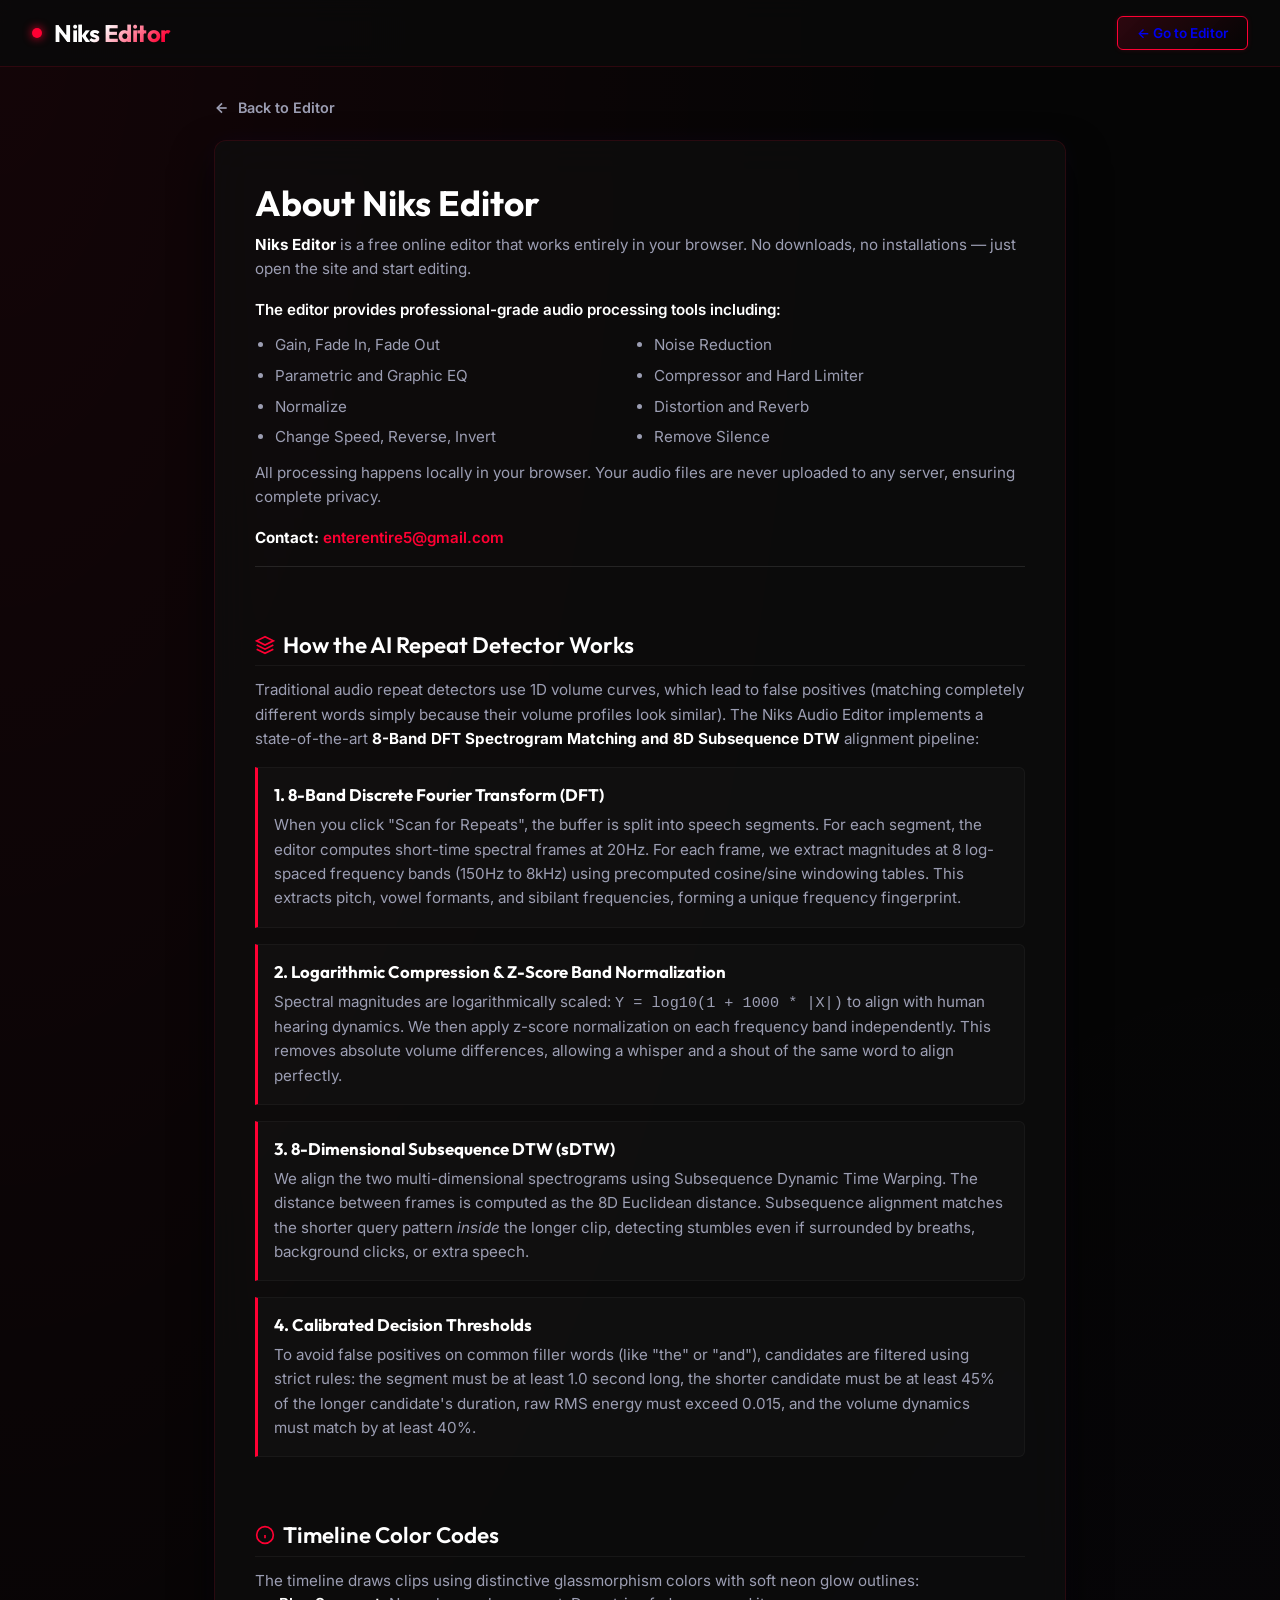
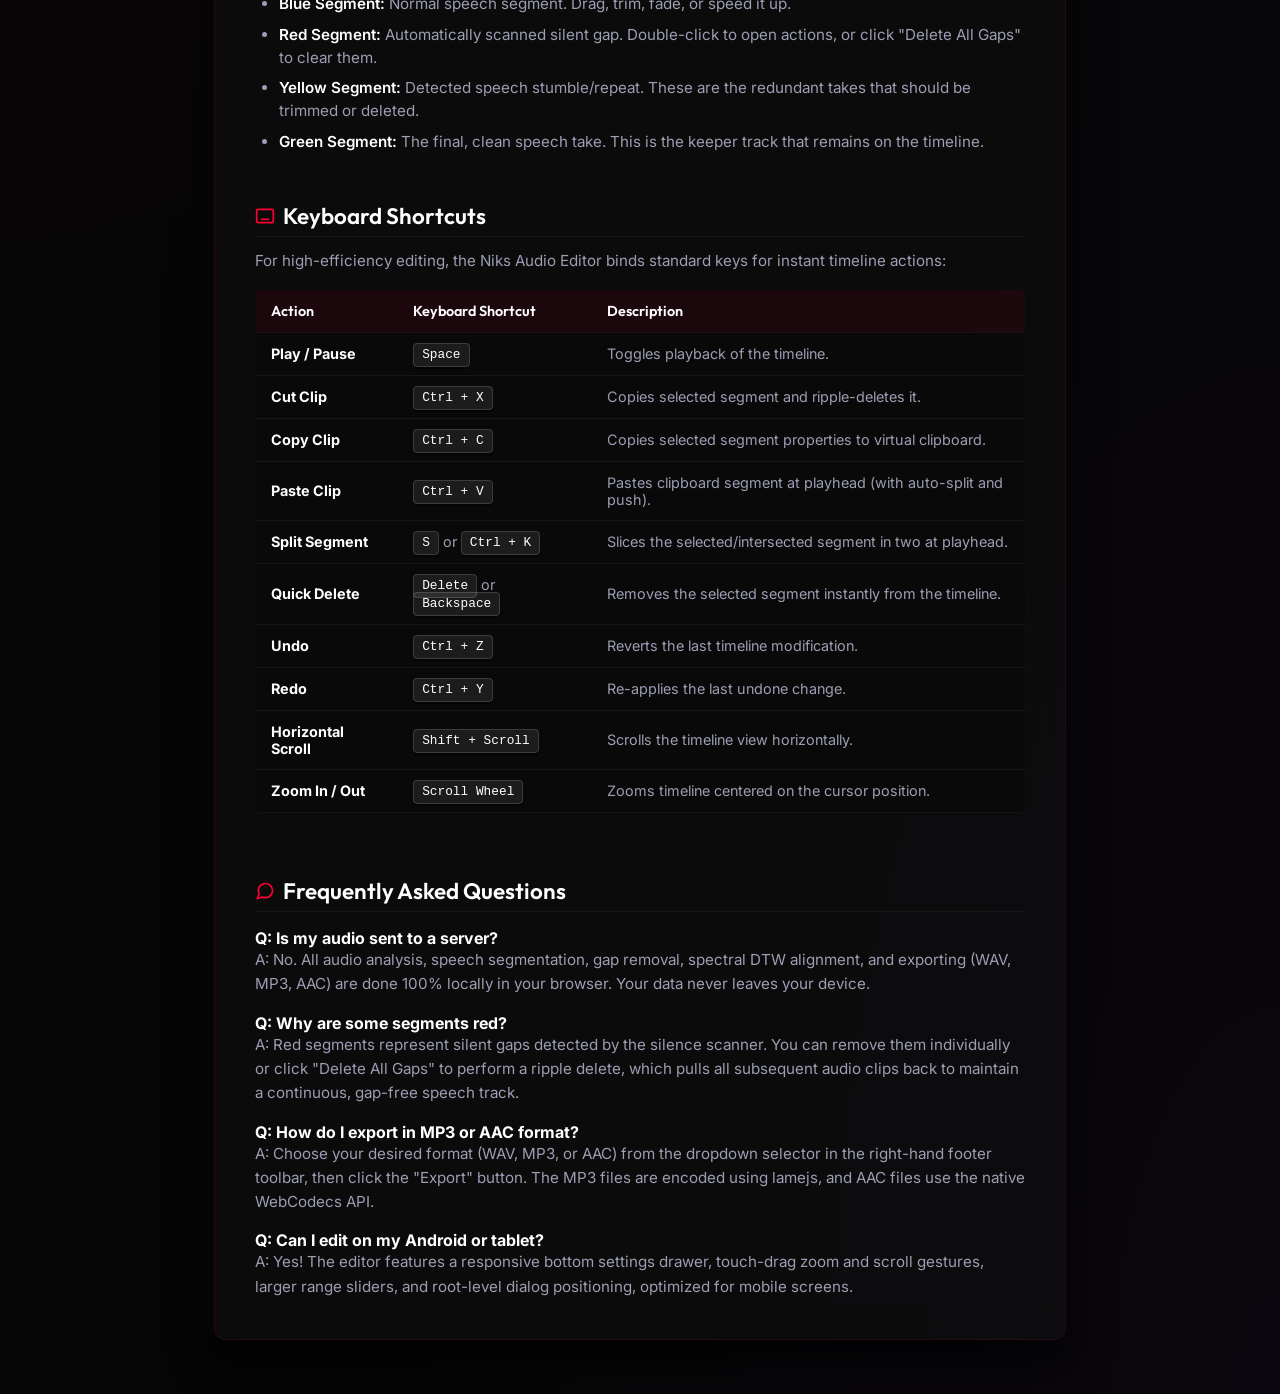
==== commit 4f6f4955: "name change" ====
--- a/about.html
+++ b/about.html
@@ -5,10 +5,10 @@
     <meta name="viewport" content="width=device-width, initial-scale=1.0">
     
     <!-- SEO Meta Tags -->
-    <title>About & Help | Niks Audio Editor - Spectral Repeat Detection Suite</title>
-    <meta name="description" content="Discover how the Niks Audio Editor uses advanced 8-band spectral analysis, log compression, and 8D subsequence DTW algorithms to identify speech stumbles and silence gaps online.">
+    <title>About & Help | Niks Editor - Spectral Repeat Detection Suite</title>
+    <meta name="description" content="Discover how Niks Editor uses advanced 8-band spectral analysis, log compression, and 8D subsequence DTW algorithms to identify speech stumbles and silence gaps online.">
     <meta name="keywords" content="audio editor online, speech repeat detector, audio spectrogram matching, remove silence gaps, speech stumble remover, subsequence dtw audio, online wave editor, voice cleaner tool">
-    <meta name="author" content="Niks Audio Suite">
+    <meta name="author" content="Niks Suite">
     
     <!-- Link main style sheet for global dark gradients and styling -->
     <link rel="stylesheet" href="styles.css">
@@ -68,8 +68,8 @@
         }
         .about-card p {
             font-size: 0.95rem;
+            color: var(--text-muted);
             line-height: 1.6;
-            color: var(--text-muted);
         }
         .about-card ul {
             padding-left: 1.5rem;
@@ -126,17 +126,16 @@
             overflow: hidden;
         }
         .shortcut-table th, .shortcut-table td {
-            padding: 0.8rem 1rem;
+            padding: 0.75rem 1rem;
             text-align: left;
             border-bottom: 1px solid rgba(255, 255, 255, 0.05);
             font-size: 0.9rem;
         }
         .shortcut-table th {
+            background: rgba(255, 0, 50, 0.08);
+            color: #fff;
             font-family: 'Outfit', sans-serif;
-            color: var(--primary-red);
-            font-weight: 600;
-            background: rgba(255, 0, 50, 0.06);
-            border-bottom: 1px solid rgba(255, 0, 50, 0.15);
+            font-weight: 600;
         }
         .shortcut-table td {
             color: var(--text-muted);
@@ -185,7 +184,7 @@
     <header>
         <div class="brand">
             <span class="brand-dot"></span>
-            <h1>Niks Audio Editor</h1>
+            <h1>Niks Editor</h1>
         </div>
         <div>
             <a href="index.html" class="file-label-btn" style="text-decoration: none;">
@@ -206,8 +205,8 @@
         <main class="about-card">
             <!-- Header Section -->
             <div class="about-header">
-                <h1>About Niks Audio Editor</h1>
-                <p><strong>Niks Audio Editor</strong> is a free online audio editor that works entirely in your browser. No downloads, no installations — just open the site and start editing.</p>
+                <h1>About Niks Editor</h1>
+                <p><strong>Niks Editor</strong> is a free online editor that works entirely in your browser. No downloads, no installations — just open the site and start editing.</p>
                 
                 <p style="margin-top: 1rem; font-weight: 600; color: #fff;">The editor provides professional-grade audio processing tools including:</p>
                 <ul style="margin: 0.75rem 0; display: grid; grid-template-columns: 1fr 1fr; gap: 0.5rem; padding-left: 1.25rem; list-style-type: disc;">
--- a/styles.css
+++ b/styles.css
@@ -744,8 +744,8 @@
   display: none;
 }
 
-/* URL Loader Modal */
-#url-modal {
+/* URL Loader, Gap, Export Modals */
+#url-modal, #gap-modal, #export-modal {
   display: none;
   position: fixed;
   top: 50%;
@@ -762,7 +762,7 @@
   box-sizing: border-box;
 }
 
-#url-modal.show {
+#url-modal.show, #gap-modal.show, #export-modal.show {
   display: block;
 }
 
@@ -1036,10 +1036,7 @@
   }
 
   .mobile-top-actions {
-    display: flex !important;
-    justify-content: flex-start;
-    padding: 0.75rem 1rem;
-    background: transparent;
+    display: none !important;
   }
 
   .mobile-only-drawer {
@@ -1102,11 +1099,15 @@
     order: 1 !important;
     grid-row: 1;
     flex: 1;
+    display: flex;
+    flex-direction: column;
     min-height: 0;
   }
 
   .timeline-wrapper {
-    min-height: 180px; /* Waveform never clips below 180px */
+    flex: 1;
+    height: 100%;
+    min-height: 200px; /* Full waveform expansion on mobile */
   }
 
   .panel-card {
@@ -1142,6 +1143,10 @@
     align-items: center !important;
   }
 
+  #stop-btn {
+    display: none !important; /* Hide redundant stop button on mobile to save space for time clock */
+  }
+
   .transport-controls {
     grid-column: 1;
     grid-row: 1;
@@ -1156,10 +1161,12 @@
     grid-row: 1;
     width: auto !important;
     justify-self: center !important;
-    font-size: 1.05rem !important;
-    padding: 0.2rem 0.5rem !important;
-    border-radius: 4px !important;
+    font-size: 0.9rem !important;
+    padding: 0.25rem 0.6rem !important;
+    border-radius: 6px !important;
     margin: 0 auto !important;
+    white-space: nowrap !important;
+    letter-spacing: 0.5px !important;
   }
 
   .mobile-export-container {
@@ -1169,6 +1176,21 @@
     align-items: center;
     gap: 0.25rem;
     justify-self: end !important;
+  }
+
+  #mobile-export-btn {
+    display: inline-flex !important;
+    align-items: center;
+    justify-content: center;
+    width: 34px !important;
+    height: 34px !important;
+    border-radius: 8px !important;
+    background: rgba(255, 0, 50, 0.15) !important;
+    border: 1px solid var(--primary-red) !important;
+    color: #fff !important;
+    cursor: pointer !important;
+    pointer-events: auto !important;
+    box-shadow: 0 0 10px rgba(255, 0, 50, 0.2) !important;
   }
 
   .mobile-export-container .export-select {
@@ -1245,6 +1267,7 @@
   #copy-btn { order: 6; }
   #paste-btn { order: 7; }
   #split-btn { order: 8; }
+  #insert-gap-btn { order: 9; }
 
   /* Adjust tap targets on mobile for touch gestures */
   .btn-primary, .btn-secondary, .file-label-btn {
@@ -1350,3 +1373,261 @@
   box-shadow: none;
 }
 
+/* Video Preview Component */
+.video-preview-card {
+  margin-bottom: 0.75rem;
+  background: rgba(15, 15, 15, 0.85);
+  border: 1px solid rgba(255, 0, 50, 0.25);
+  border-radius: 10px;
+  backdrop-filter: blur(12px);
+  padding: 0.5rem 0.75rem;
+  box-shadow: 0 8px 24px rgba(0, 0, 0, 0.6), 0 0 15px rgba(255, 0, 50, 0.1);
+  transition: all 0.3s ease;
+}
+
+.video-preview-header {
+  display: flex;
+  justify-content: space-between;
+  align-items: center;
+  margin-bottom: 0.5rem;
+}
+
+.video-title-wrap {
+  display: flex;
+  align-items: center;
+  gap: 0.5rem;
+}
+
+.video-indicator-dot {
+  width: 8px;
+  height: 8px;
+  border-radius: 50%;
+  background-color: var(--primary-red);
+  box-shadow: 0 0 8px var(--primary-red);
+  animation: pulse-ring 2s infinite;
+}
+
+.video-overlay-dot {
+  position: absolute;
+  top: 10px;
+  left: 10px;
+  z-index: 6;
+  pointer-events: none;
+  box-shadow: 0 0 10px var(--primary-red);
+}
+
+.video-overlay-expand {
+  position: absolute;
+  top: 8px;
+  right: 8px;
+  z-index: 6;
+  background: rgba(10, 10, 10, 0.75) !important;
+  backdrop-filter: blur(6px);
+  border: 1px solid rgba(255, 255, 255, 0.2) !important;
+  width: 28px !important;
+  height: 28px !important;
+  border-radius: 6px !important;
+  padding: 0 !important;
+  display: flex !important;
+  align-items: center;
+  justify-content: center;
+  color: #fff !important;
+  cursor: pointer;
+  transition: all 0.2s ease;
+}
+
+.video-overlay-expand:hover {
+  background: rgba(255, 0, 50, 0.5) !important;
+  border-color: var(--primary-red) !important;
+}
+
+.video-title-text {
+  font-family: 'Outfit', sans-serif;
+  font-size: 0.85rem;
+  font-weight: 600;
+  color: #fff;
+  letter-spacing: 0.5px;
+}
+
+.video-container {
+  position: relative;
+  width: 100%;
+  height: 180px;
+  max-height: 320px;
+  background: #000;
+  border-radius: 6px;
+  overflow: hidden;
+  display: flex;
+  justify-content: center;
+  align-items: center;
+}
+
+.video-container.expanded {
+  height: 280px;
+}
+
+#video-preview-player {
+  width: 100%;
+  height: 100%;
+  object-fit: contain;
+  background: #000;
+}
+
+.video-gap-overlay {
+  position: absolute;
+  top: 0;
+  left: 0;
+  right: 0;
+  bottom: 0;
+  background: rgba(15, 10, 10, 0.85);
+  display: flex;
+  flex-direction: column;
+  justify-content: center;
+  align-items: center;
+  gap: 0.5rem;
+  color: var(--primary-red);
+  font-family: 'Outfit', sans-serif;
+  font-size: 0.9rem;
+  font-weight: 600;
+  backdrop-filter: blur(4px);
+  z-index: 5;
+}
+
+/* Header Controls Group (Mode Switcher + Mobile Detection Settings) */
+.header-controls-group {
+  display: flex;
+  align-items: center;
+  gap: 0.5rem;
+}
+
+.mobile-detection-btn {
+  display: none !important;
+}
+
+.mode-toggle-container {
+  display: flex;
+  align-items: center;
+  gap: 0.25rem;
+  background: rgba(0, 0, 0, 0.5);
+  border: 1px solid var(--border-color);
+  border-radius: 20px;
+  padding: 0.15rem 0.25rem;
+}
+
+.mode-btn {
+  background: transparent;
+  border: none;
+  color: var(--text-muted);
+  font-family: 'Outfit', sans-serif;
+  font-size: 0.8rem;
+  font-weight: 600;
+  padding: 0.3rem 0.75rem;
+  border-radius: 16px;
+  cursor: pointer;
+  transition: all 0.2s ease;
+}
+
+.mode-btn:hover {
+  color: #fff;
+}
+
+.mode-btn.active {
+  background: var(--primary-red);
+  color: #fff;
+  box-shadow: 0 0 10px var(--primary-red-glow);
+}
+
+/* Workspace Content Layouts */
+.workspace-content {
+  display: flex;
+  flex-direction: column;
+  flex: 1;
+  min-height: 0;
+  width: 100%;
+}
+
+/* Video Mode Side-by-Side Grid for Desktop */
+.workspace-content.video-mode {
+  display: grid;
+  grid-template-columns: minmax(380px, 460px) 1fr;
+  gap: 1rem;
+  align-items: start;
+}
+
+.workspace-content.video-mode .video-preview-card {
+  margin-bottom: 0;
+  width: 100%;
+  box-sizing: border-box;
+  display: flex;
+  flex-direction: column;
+}
+
+.workspace-content.video-mode .video-container {
+  width: 100%;
+  aspect-ratio: 16 / 9;
+  height: auto;
+  min-height: 220px;
+  max-height: 380px;
+  background: #000;
+  border-radius: 6px;
+  position: relative;
+  overflow: hidden;
+}
+
+.workspace-content.video-mode .video-container.expanded {
+  aspect-ratio: auto;
+  height: 340px;
+}
+
+#video-preview-player {
+  width: 100%;
+  height: 100%;
+  object-fit: contain;
+  background: #000;
+  display: block;
+}
+
+@media (max-width: 1024px) {
+  .video-preview-header {
+    display: none !important;
+  }
+
+  .video-preview-card {
+    padding: 0 !important;
+    background: transparent !important;
+    border: none !important;
+    box-shadow: none !important;
+    margin-bottom: 0.25rem !important;
+  }
+
+  .mobile-detection-btn {
+    display: inline-flex !important;
+    font-size: 0.75rem !important;
+    padding: 0.35rem 0.65rem !important;
+    height: 28px !important;
+    line-height: 28px !important;
+    white-space: nowrap;
+    align-items: center;
+    justify-content: center;
+  }
+
+  .workspace-content.video-mode {
+    display: flex;
+    flex-direction: column;
+    gap: 0.5rem;
+  }
+
+  .workspace-content.video-mode .video-container {
+    aspect-ratio: 16 / 9;
+    height: auto;
+    min-height: 120px;
+    max-height: 165px;
+    border-radius: 8px;
+    border: 1px solid var(--border-color);
+  }
+}
+
+
+
+
+
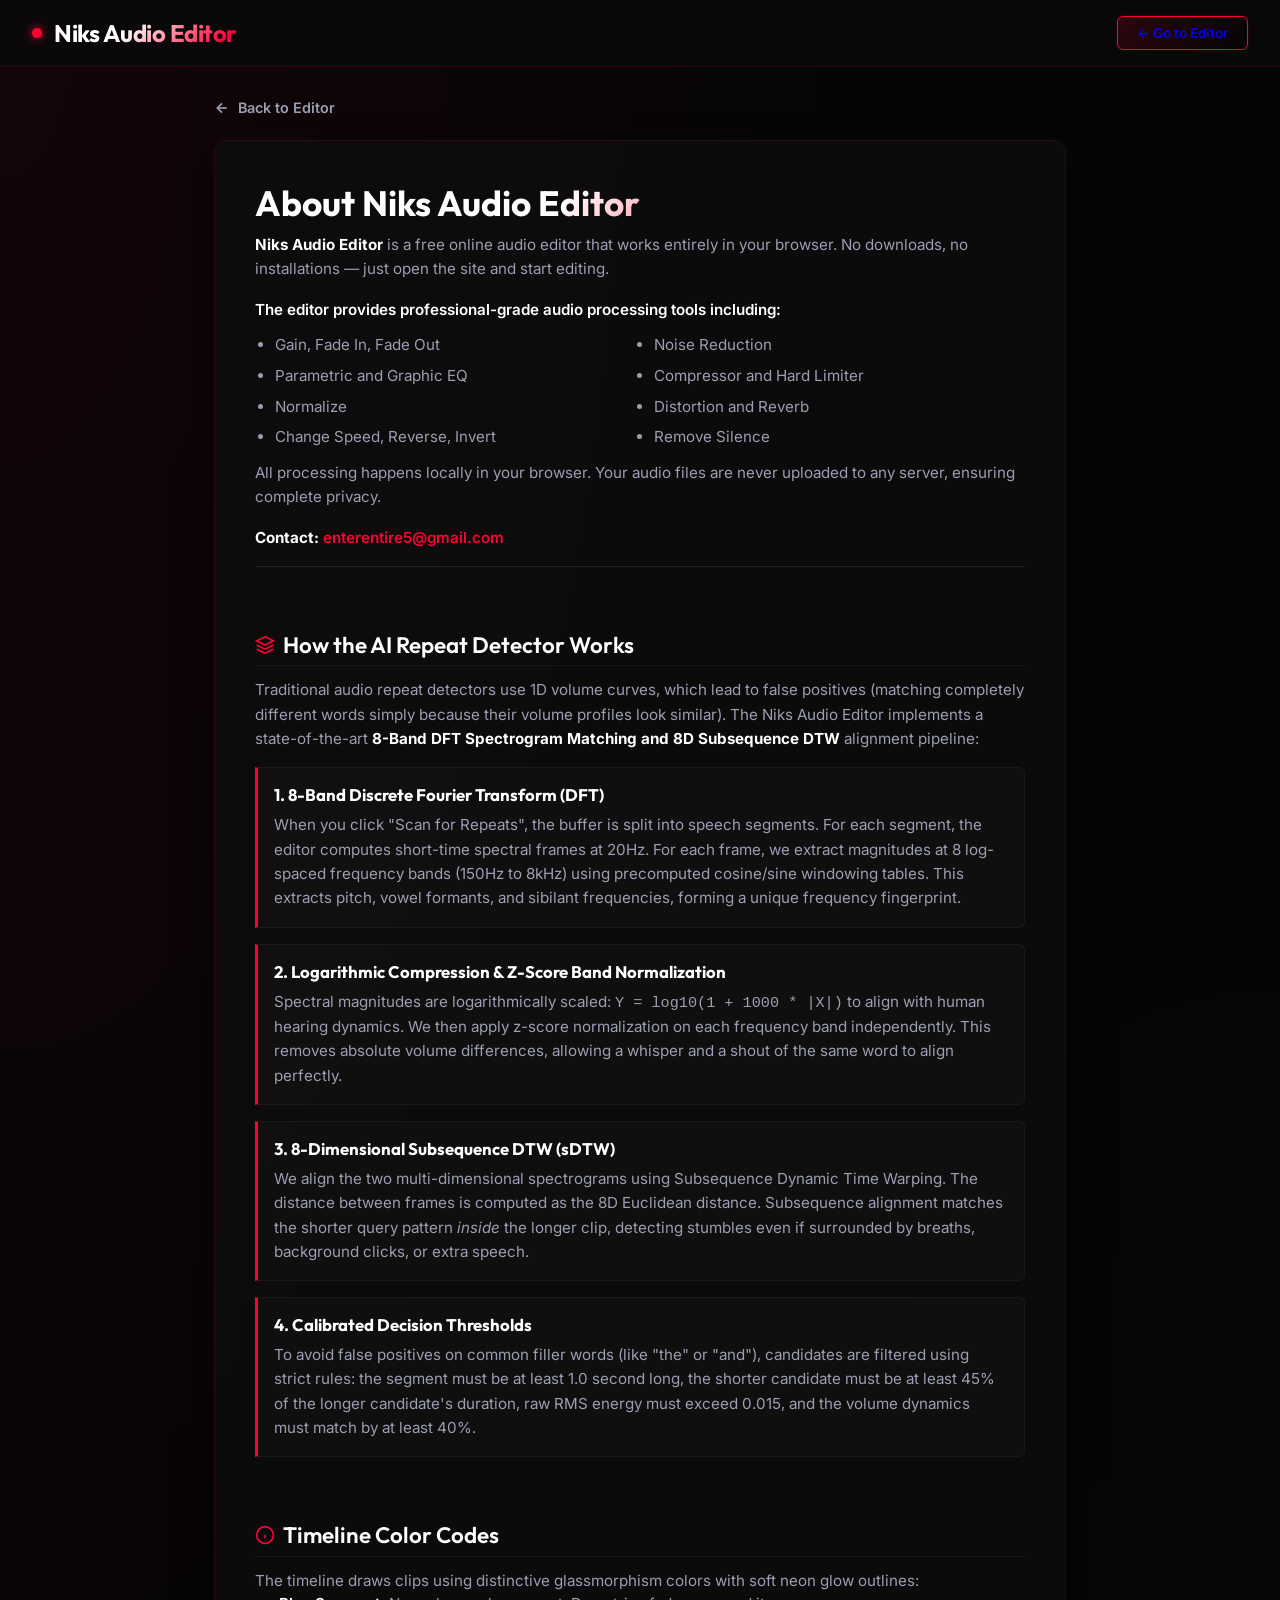
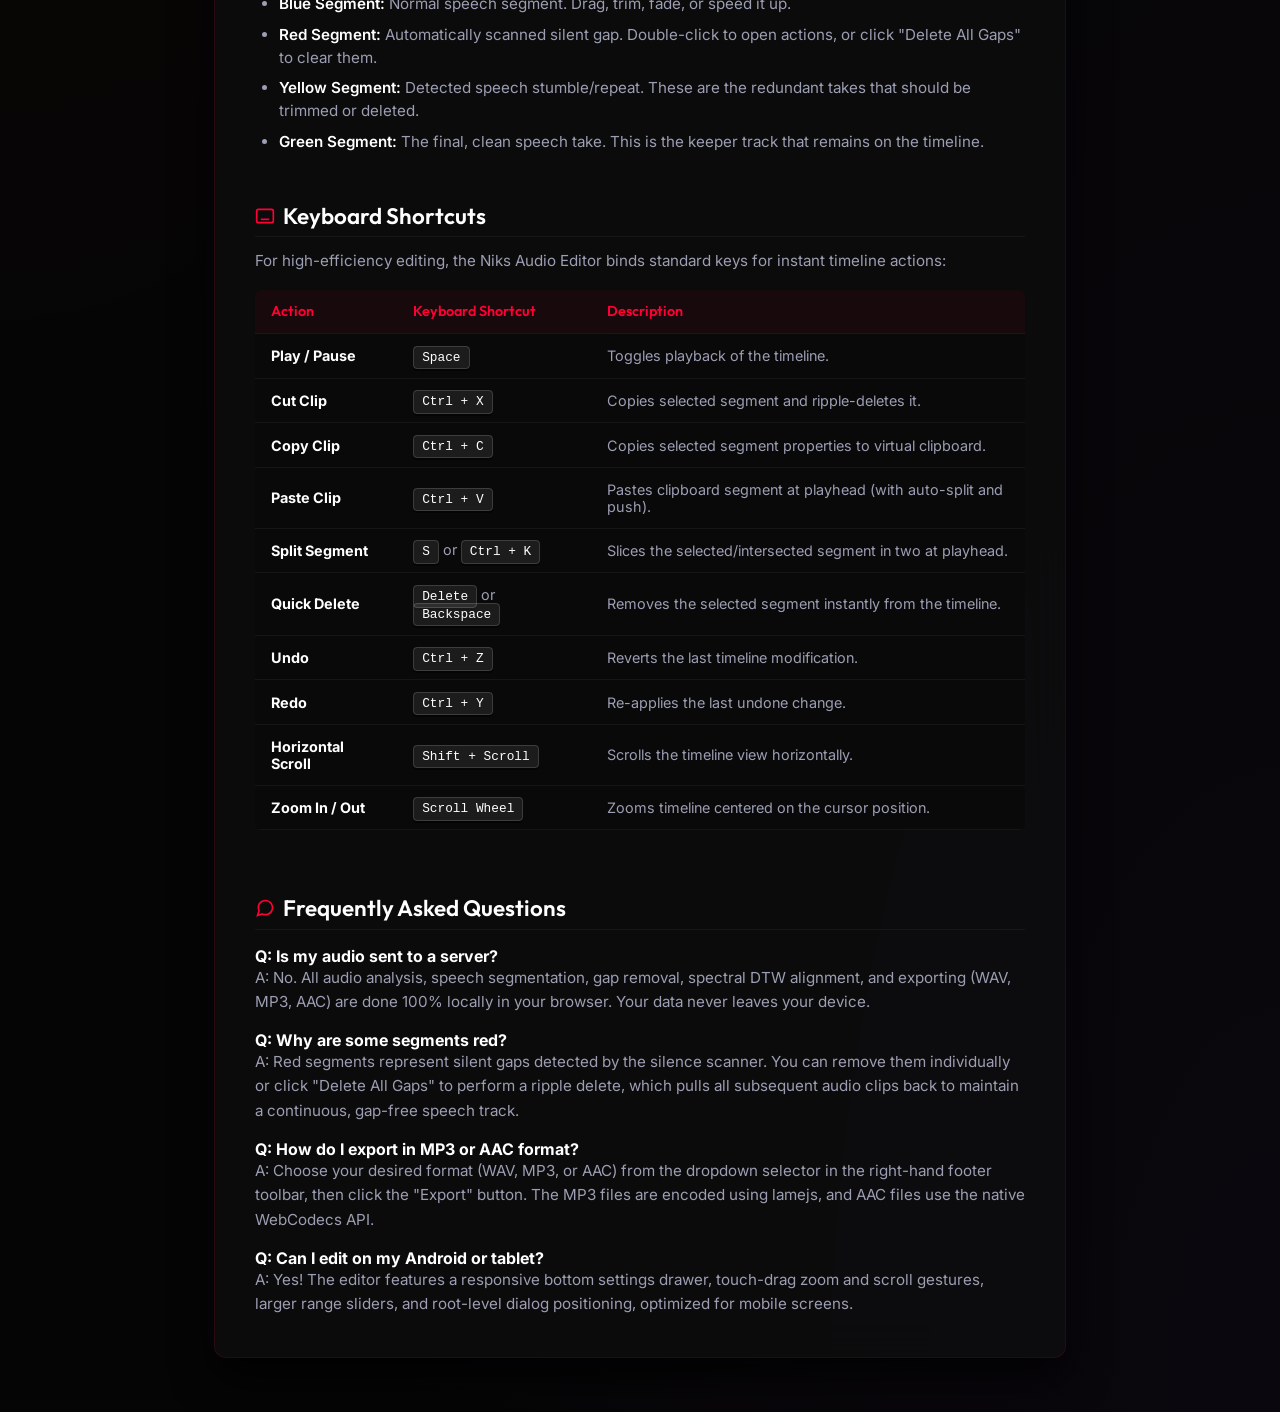
==== commit 91cda452: "back to normal" ====
--- a/about.html
+++ b/about.html
@@ -5,10 +5,10 @@
     <meta name="viewport" content="width=device-width, initial-scale=1.0">
     
     <!-- SEO Meta Tags -->
-    <title>About & Help | Niks Editor - Spectral Repeat Detection Suite</title>
-    <meta name="description" content="Discover how Niks Editor uses advanced 8-band spectral analysis, log compression, and 8D subsequence DTW algorithms to identify speech stumbles and silence gaps online.">
+    <title>About & Help | Niks Audio Editor - Spectral Repeat Detection Suite</title>
+    <meta name="description" content="Discover how the Niks Audio Editor uses advanced 8-band spectral analysis, log compression, and 8D subsequence DTW algorithms to identify speech stumbles and silence gaps online.">
     <meta name="keywords" content="audio editor online, speech repeat detector, audio spectrogram matching, remove silence gaps, speech stumble remover, subsequence dtw audio, online wave editor, voice cleaner tool">
-    <meta name="author" content="Niks Suite">
+    <meta name="author" content="Niks Audio Suite">
     
     <!-- Link main style sheet for global dark gradients and styling -->
     <link rel="stylesheet" href="styles.css">
@@ -68,8 +68,8 @@
         }
         .about-card p {
             font-size: 0.95rem;
+            line-height: 1.6;
             color: var(--text-muted);
-            line-height: 1.6;
         }
         .about-card ul {
             padding-left: 1.5rem;
@@ -126,16 +126,17 @@
             overflow: hidden;
         }
         .shortcut-table th, .shortcut-table td {
-            padding: 0.75rem 1rem;
+            padding: 0.8rem 1rem;
             text-align: left;
             border-bottom: 1px solid rgba(255, 255, 255, 0.05);
             font-size: 0.9rem;
         }
         .shortcut-table th {
-            background: rgba(255, 0, 50, 0.08);
-            color: #fff;
             font-family: 'Outfit', sans-serif;
-            font-weight: 600;
+            color: var(--primary-red);
+            font-weight: 600;
+            background: rgba(255, 0, 50, 0.06);
+            border-bottom: 1px solid rgba(255, 0, 50, 0.15);
         }
         .shortcut-table td {
             color: var(--text-muted);
@@ -184,7 +185,7 @@
     <header>
         <div class="brand">
             <span class="brand-dot"></span>
-            <h1>Niks Editor</h1>
+            <h1>Niks Audio Editor</h1>
         </div>
         <div>
             <a href="index.html" class="file-label-btn" style="text-decoration: none;">
@@ -205,8 +206,8 @@
         <main class="about-card">
             <!-- Header Section -->
             <div class="about-header">
-                <h1>About Niks Editor</h1>
-                <p><strong>Niks Editor</strong> is a free online editor that works entirely in your browser. No downloads, no installations — just open the site and start editing.</p>
+                <h1>About Niks Audio Editor</h1>
+                <p><strong>Niks Audio Editor</strong> is a free online audio editor that works entirely in your browser. No downloads, no installations — just open the site and start editing.</p>
                 
                 <p style="margin-top: 1rem; font-weight: 600; color: #fff;">The editor provides professional-grade audio processing tools including:</p>
                 <ul style="margin: 0.75rem 0; display: grid; grid-template-columns: 1fr 1fr; gap: 0.5rem; padding-left: 1.25rem; list-style-type: disc;">
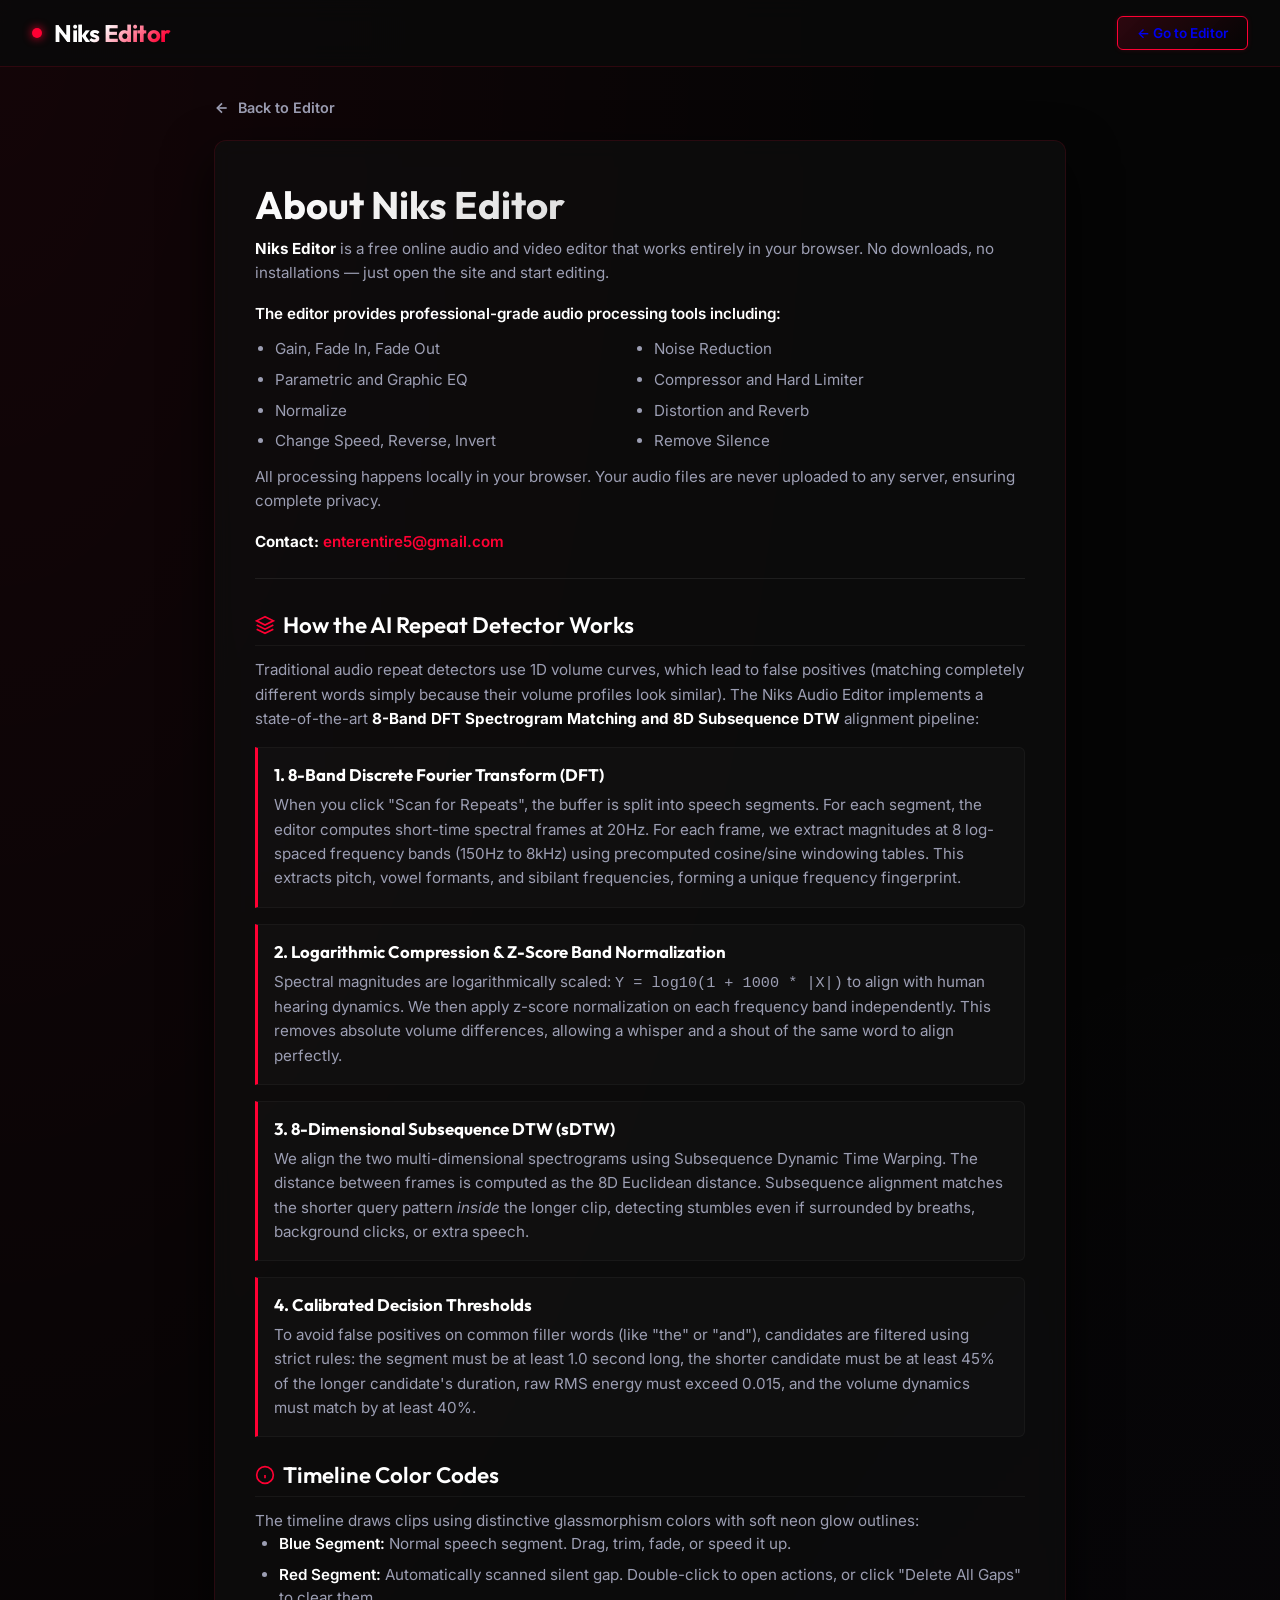
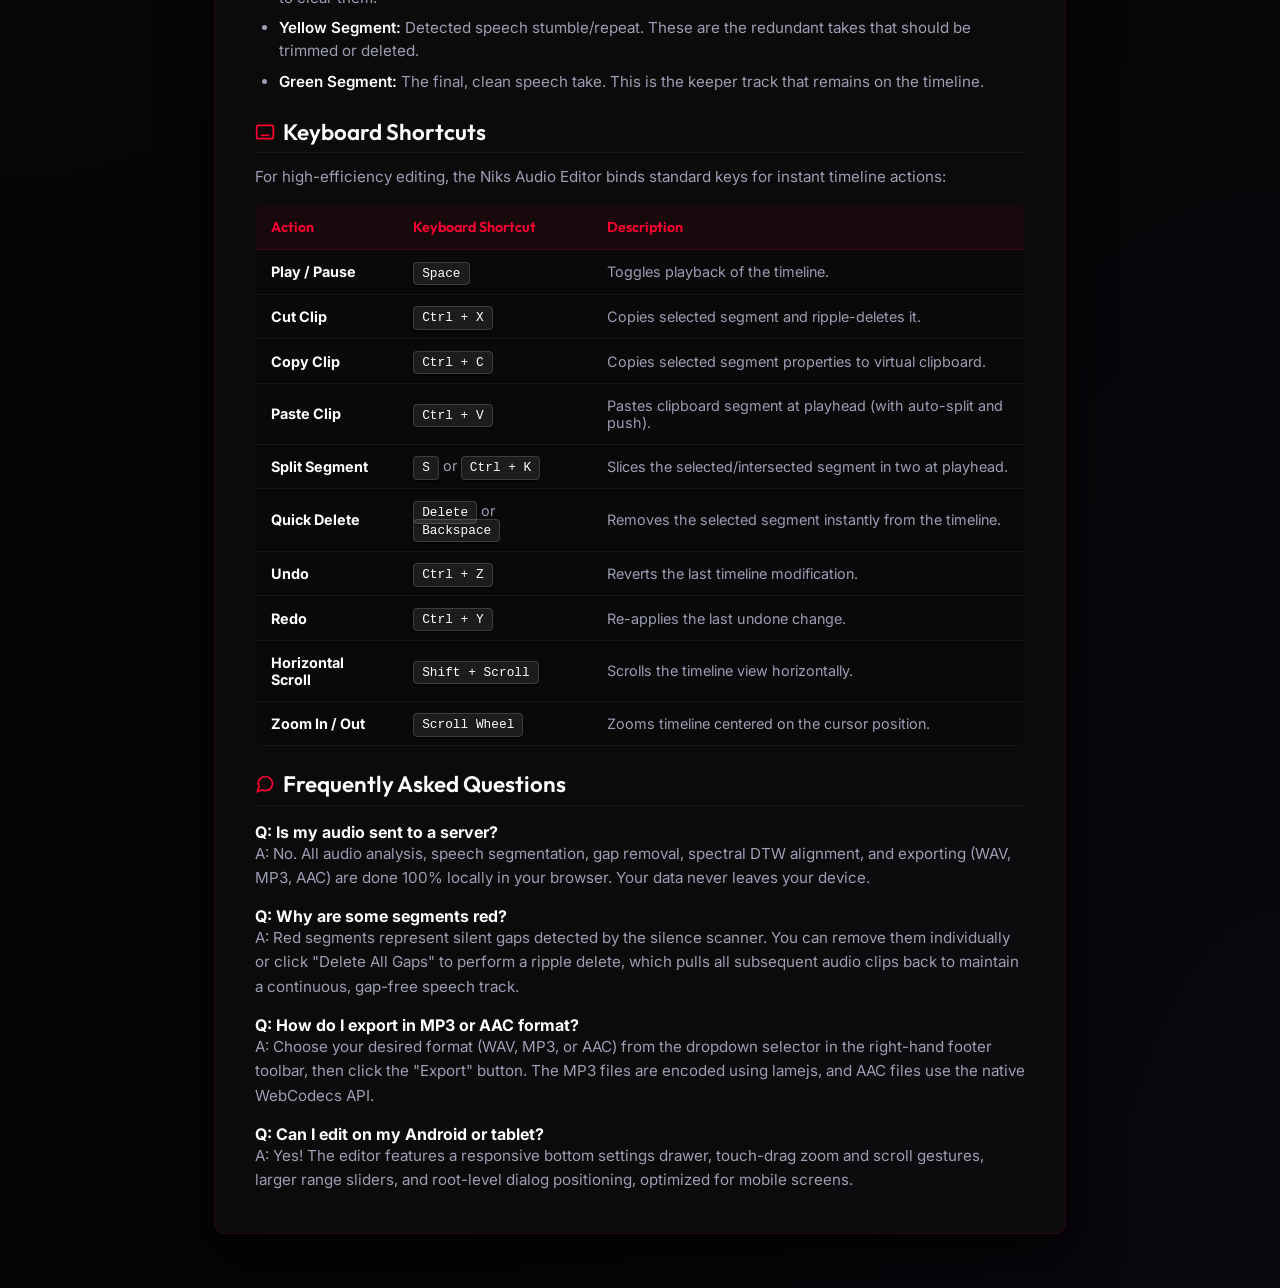
==== commit 2413dd0d: "name changes" ====
--- a/about.html
+++ b/about.html
@@ -5,10 +5,10 @@
     <meta name="viewport" content="width=device-width, initial-scale=1.0">
     
     <!-- SEO Meta Tags -->
-    <title>About & Help | Niks Audio Editor - Spectral Repeat Detection Suite</title>
-    <meta name="description" content="Discover how the Niks Audio Editor uses advanced 8-band spectral analysis, log compression, and 8D subsequence DTW algorithms to identify speech stumbles and silence gaps online.">
-    <meta name="keywords" content="audio editor online, speech repeat detector, audio spectrogram matching, remove silence gaps, speech stumble remover, subsequence dtw audio, online wave editor, voice cleaner tool">
-    <meta name="author" content="Niks Audio Suite">
+    <title>About & Help | Niks Editor - Media & Repeat Detection Suite</title>
+    <meta name="description" content="Discover how Niks Editor uses advanced spectral analysis, log compression, and 8D subsequence DTW algorithms to identify speech stumbles and silence gaps online.">
+    <meta name="keywords" content="audio editor online, video editor online, speech repeat detector, audio spectrogram matching, remove silence gaps, speech stumble remover, subsequence dtw audio, online wave editor, voice cleaner tool">
+    <meta name="author" content="Niks Editor Suite">
     
     <!-- Link main style sheet for global dark gradients and styling -->
     <link rel="stylesheet" href="styles.css">
@@ -30,22 +30,19 @@
             border: 1px solid rgba(255, 0, 50, 0.12);
             border-radius: 12px;
             padding: 2.5rem;
-            backdrop-filter: blur(20px);
-            box-shadow: 0 20px 40px rgba(0, 0, 0, 0.8), 0 0 25px rgba(147, 51, 234, 0.05);
-            display: flex;
-            flex-direction: column;
-            gap: 1.5rem;
+            box-shadow: 0 20px 50px rgba(0, 0, 0, 0.8);
+            backdrop-filter: blur(10px);
         }
         .about-header {
-            border-bottom: 1px solid rgba(255, 255, 255, 0.1);
-            padding-bottom: 1rem;
-            margin-bottom: 1rem;
+            margin-bottom: 2rem;
+            border-bottom: 1px solid rgba(255, 255, 255, 0.08);
+            padding-bottom: 1.5rem;
         }
         .about-header h1 {
             font-family: 'Outfit', sans-serif;
-            font-size: 2.2rem;
+            font-size: 2.4rem;
             font-weight: 700;
-            background: linear-gradient(135deg, #fff 40%, var(--primary-red) 80%, var(--primary-purple) 100%);
+            background: linear-gradient(135deg, #ffffff 0%, rgba(255, 255, 255, 0.7) 100%);
             -webkit-background-clip: text;
             -webkit-text-fill-color: transparent;
             margin-bottom: 0.5rem;
@@ -185,7 +182,7 @@
     <header>
         <div class="brand">
             <span class="brand-dot"></span>
-            <h1>Niks Audio Editor</h1>
+            <h1>Niks Editor</h1>
         </div>
         <div>
             <a href="index.html" class="file-label-btn" style="text-decoration: none;">
@@ -206,8 +203,8 @@
         <main class="about-card">
             <!-- Header Section -->
             <div class="about-header">
-                <h1>About Niks Audio Editor</h1>
-                <p><strong>Niks Audio Editor</strong> is a free online audio editor that works entirely in your browser. No downloads, no installations — just open the site and start editing.</p>
+                <h1>About Niks Editor</h1>
+                <p><strong>Niks Editor</strong> is a free online audio and video editor that works entirely in your browser. No downloads, no installations — just open the site and start editing.</p>
                 
                 <p style="margin-top: 1rem; font-weight: 600; color: #fff;">The editor provides professional-grade audio processing tools including:</p>
                 <ul style="margin: 0.75rem 0; display: grid; grid-template-columns: 1fr 1fr; gap: 0.5rem; padding-left: 1.25rem; list-style-type: disc;">
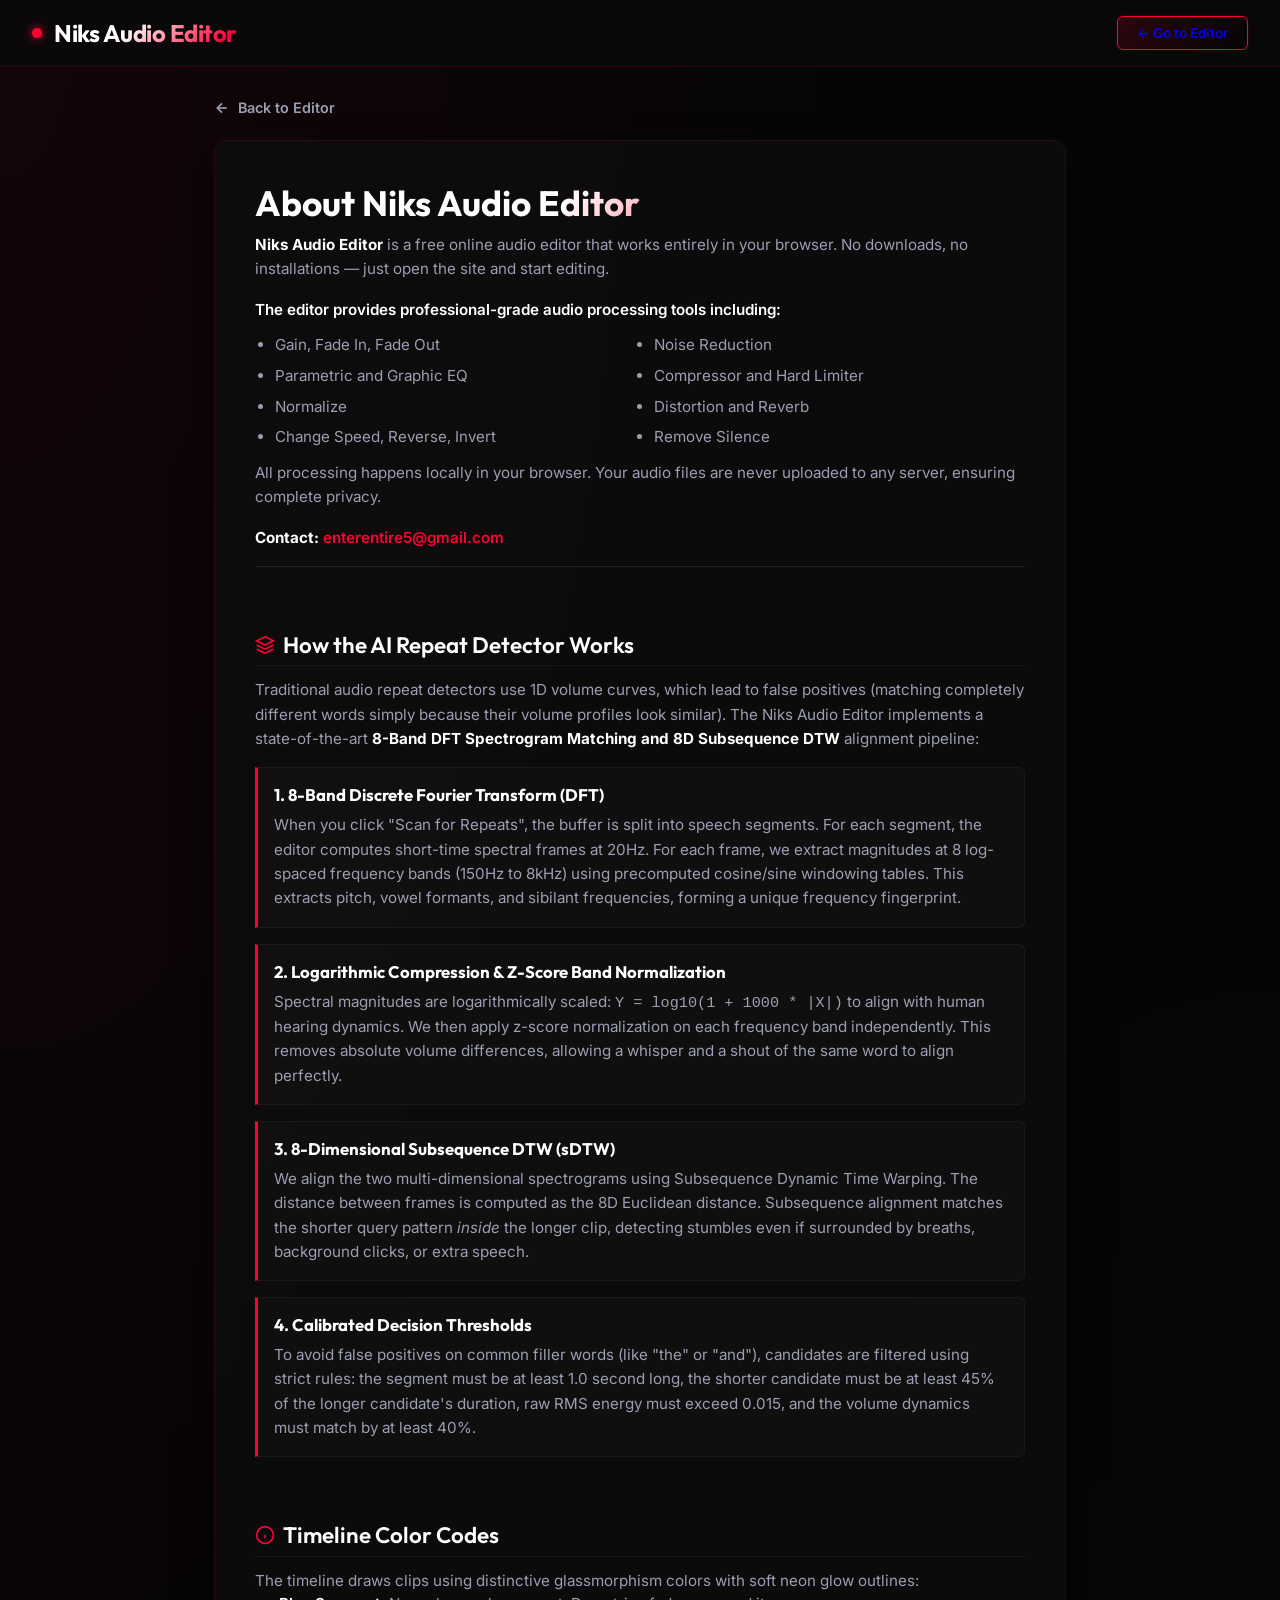
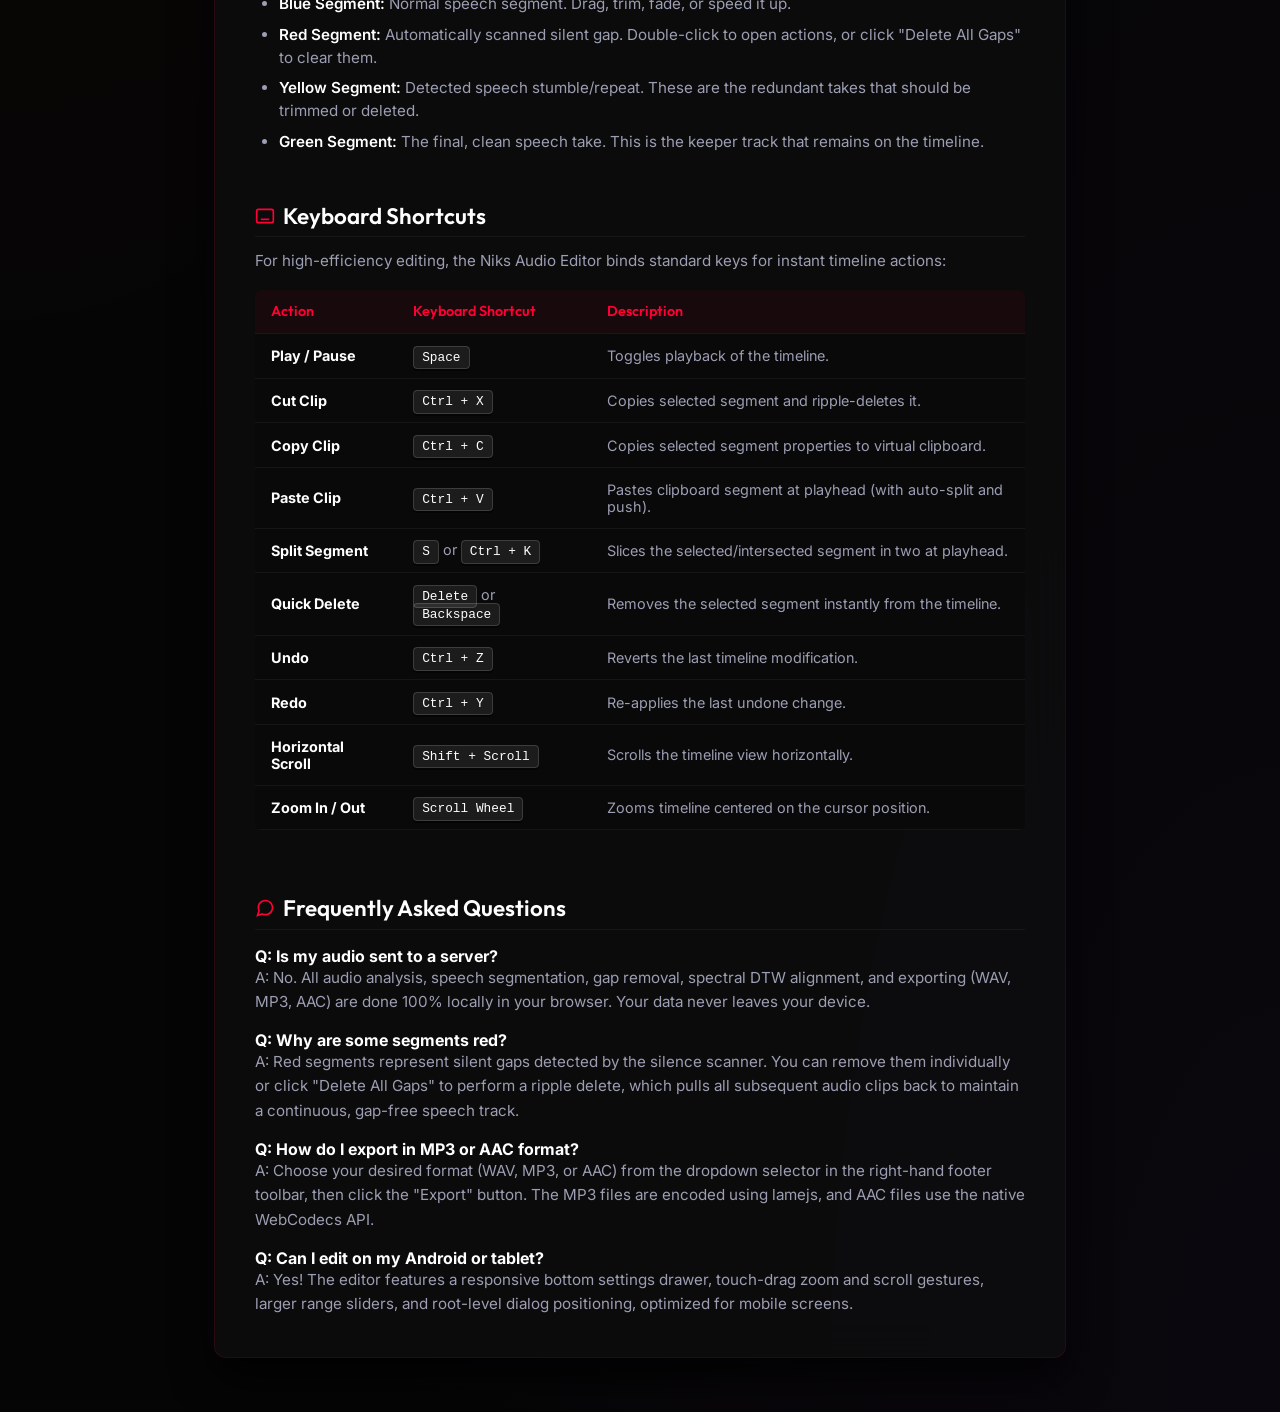
==== commit d837ba64: "Improve audio decoding & UI branding Enhance audio decoding fallbacks and polish UI/branding. Key ch" ====
--- a/about.html
+++ b/about.html
@@ -5,10 +5,10 @@
     <meta name="viewport" content="width=device-width, initial-scale=1.0">
     
     <!-- SEO Meta Tags -->
-    <title>About & Help | Niks Editor - Media & Repeat Detection Suite</title>
-    <meta name="description" content="Discover how Niks Editor uses advanced spectral analysis, log compression, and 8D subsequence DTW algorithms to identify speech stumbles and silence gaps online.">
-    <meta name="keywords" content="audio editor online, video editor online, speech repeat detector, audio spectrogram matching, remove silence gaps, speech stumble remover, subsequence dtw audio, online wave editor, voice cleaner tool">
-    <meta name="author" content="Niks Editor Suite">
+    <title>About & Help | Niks Audio Editor - Spectral Repeat Detection Suite</title>
+    <meta name="description" content="Discover how the Niks Audio Editor uses advanced 8-band spectral analysis, log compression, and 8D subsequence DTW algorithms to identify speech stumbles and silence gaps online.">
+    <meta name="keywords" content="audio editor online, speech repeat detector, audio spectrogram matching, remove silence gaps, speech stumble remover, subsequence dtw audio, online wave editor, voice cleaner tool">
+    <meta name="author" content="Niks Audio Suite">
     
     <!-- Link main style sheet for global dark gradients and styling -->
     <link rel="stylesheet" href="styles.css">
@@ -30,19 +30,22 @@
             border: 1px solid rgba(255, 0, 50, 0.12);
             border-radius: 12px;
             padding: 2.5rem;
-            box-shadow: 0 20px 50px rgba(0, 0, 0, 0.8);
-            backdrop-filter: blur(10px);
+            backdrop-filter: blur(20px);
+            box-shadow: 0 20px 40px rgba(0, 0, 0, 0.8), 0 0 25px rgba(147, 51, 234, 0.05);
+            display: flex;
+            flex-direction: column;
+            gap: 1.5rem;
         }
         .about-header {
-            margin-bottom: 2rem;
-            border-bottom: 1px solid rgba(255, 255, 255, 0.08);
-            padding-bottom: 1.5rem;
+            border-bottom: 1px solid rgba(255, 255, 255, 0.1);
+            padding-bottom: 1rem;
+            margin-bottom: 1rem;
         }
         .about-header h1 {
             font-family: 'Outfit', sans-serif;
-            font-size: 2.4rem;
+            font-size: 2.2rem;
             font-weight: 700;
-            background: linear-gradient(135deg, #ffffff 0%, rgba(255, 255, 255, 0.7) 100%);
+            background: linear-gradient(135deg, #fff 40%, var(--primary-red) 80%, var(--primary-purple) 100%);
             -webkit-background-clip: text;
             -webkit-text-fill-color: transparent;
             margin-bottom: 0.5rem;
@@ -182,7 +185,7 @@
     <header>
         <div class="brand">
             <span class="brand-dot"></span>
-            <h1>Niks Editor</h1>
+            <h1>Niks Audio Editor</h1>
         </div>
         <div>
             <a href="index.html" class="file-label-btn" style="text-decoration: none;">
@@ -203,8 +206,8 @@
         <main class="about-card">
             <!-- Header Section -->
             <div class="about-header">
-                <h1>About Niks Editor</h1>
-                <p><strong>Niks Editor</strong> is a free online audio and video editor that works entirely in your browser. No downloads, no installations — just open the site and start editing.</p>
+                <h1>About Niks Audio Editor</h1>
+                <p><strong>Niks Audio Editor</strong> is a free online audio editor that works entirely in your browser. No downloads, no installations — just open the site and start editing.</p>
                 
                 <p style="margin-top: 1rem; font-weight: 600; color: #fff;">The editor provides professional-grade audio processing tools including:</p>
                 <ul style="margin: 0.75rem 0; display: grid; grid-template-columns: 1fr 1fr; gap: 0.5rem; padding-left: 1.25rem; list-style-type: disc;">
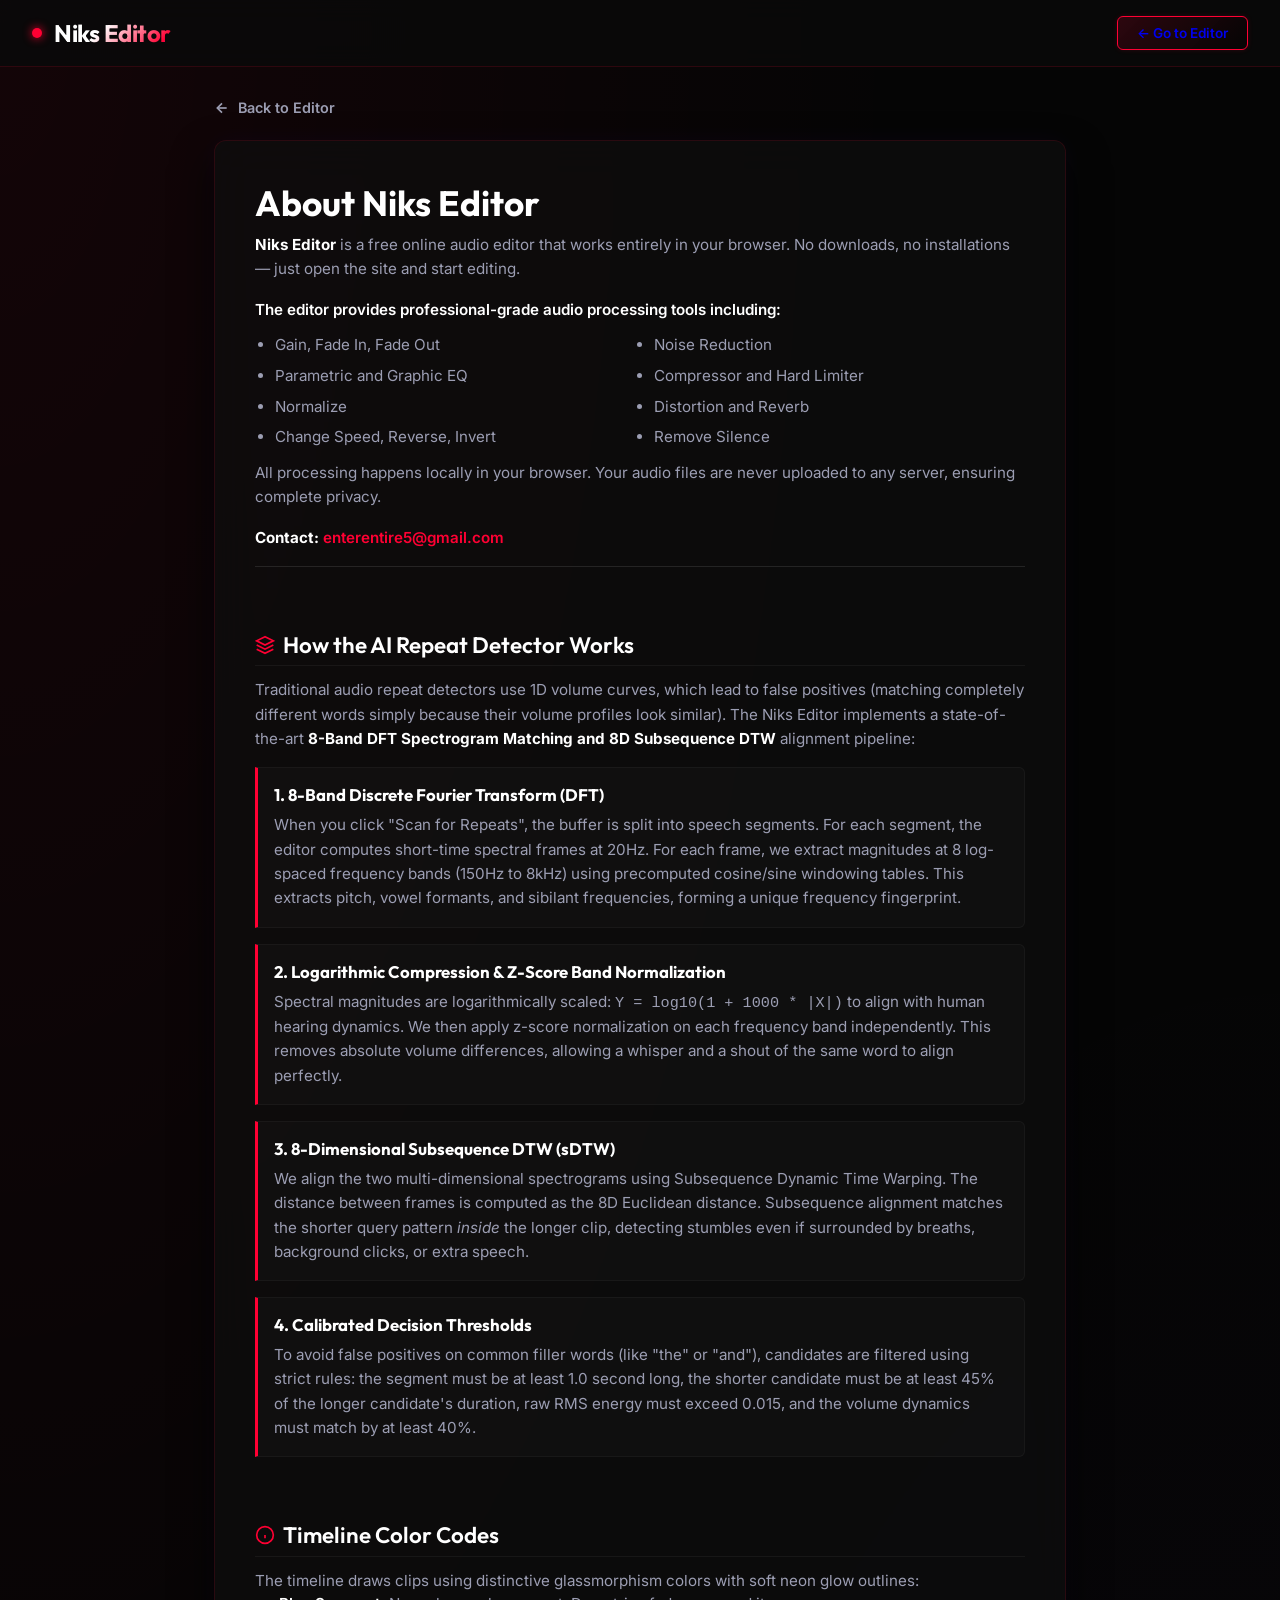
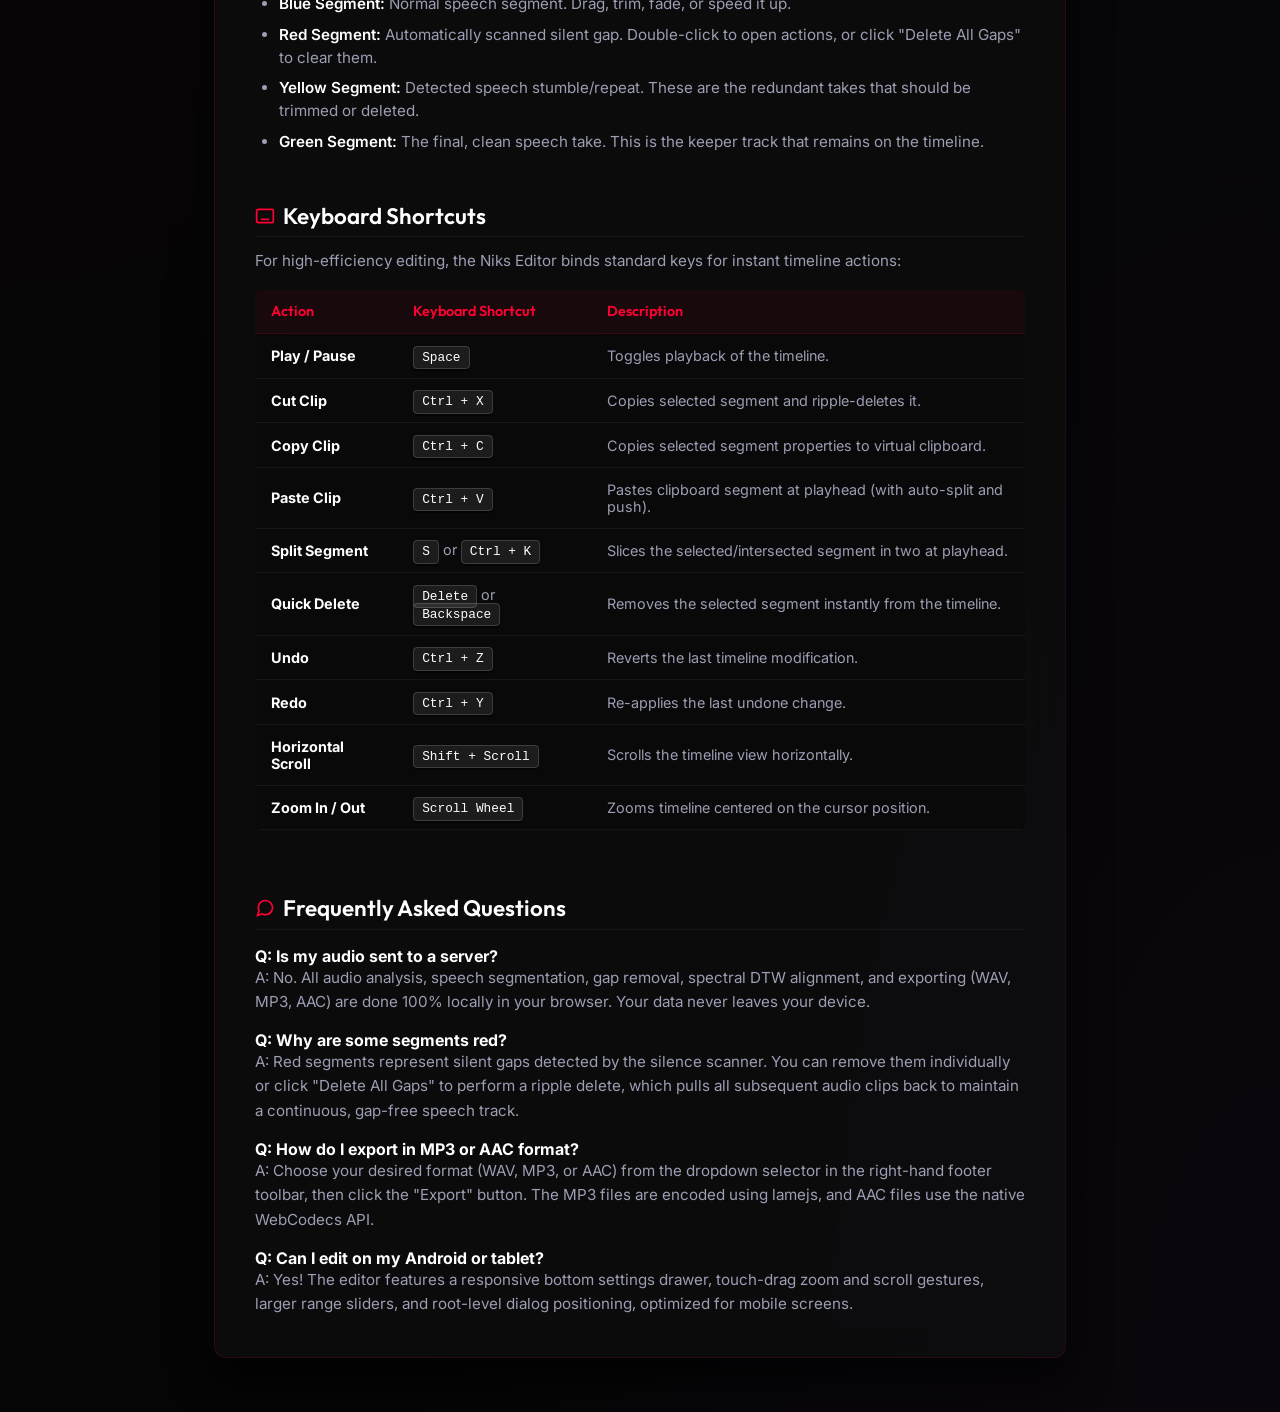
==== commit 634d4ad1: "Rename product to 'Niks Editor' Replace occurrences of "Niks Audio Editor" with "Niks Editor" in ind" ====
--- a/about.html
+++ b/about.html
@@ -5,8 +5,8 @@
     <meta name="viewport" content="width=device-width, initial-scale=1.0">
     
     <!-- SEO Meta Tags -->
-    <title>About & Help | Niks Audio Editor - Spectral Repeat Detection Suite</title>
-    <meta name="description" content="Discover how the Niks Audio Editor uses advanced 8-band spectral analysis, log compression, and 8D subsequence DTW algorithms to identify speech stumbles and silence gaps online.">
+    <title>About & Help | Niks Editor - Spectral Repeat Detection Suite</title>
+    <meta name="description" content="Discover how the Niks Editor uses advanced 8-band spectral analysis, log compression, and 8D subsequence DTW algorithms to identify speech stumbles and silence gaps online.">
     <meta name="keywords" content="audio editor online, speech repeat detector, audio spectrogram matching, remove silence gaps, speech stumble remover, subsequence dtw audio, online wave editor, voice cleaner tool">
     <meta name="author" content="Niks Audio Suite">
     
@@ -185,7 +185,7 @@
     <header>
         <div class="brand">
             <span class="brand-dot"></span>
-            <h1>Niks Audio Editor</h1>
+            <h1>Niks Editor</h1>
         </div>
         <div>
             <a href="index.html" class="file-label-btn" style="text-decoration: none;">
@@ -206,8 +206,8 @@
         <main class="about-card">
             <!-- Header Section -->
             <div class="about-header">
-                <h1>About Niks Audio Editor</h1>
-                <p><strong>Niks Audio Editor</strong> is a free online audio editor that works entirely in your browser. No downloads, no installations — just open the site and start editing.</p>
+                <h1>About Niks Editor</h1>
+                <p><strong>Niks Editor</strong> is a free online audio editor that works entirely in your browser. No downloads, no installations — just open the site and start editing.</p>
                 
                 <p style="margin-top: 1rem; font-weight: 600; color: #fff;">The editor provides professional-grade audio processing tools including:</p>
                 <ul style="margin: 0.75rem 0; display: grid; grid-template-columns: 1fr 1fr; gap: 0.5rem; padding-left: 1.25rem; list-style-type: disc;">
@@ -235,7 +235,7 @@
                     </svg>
                     How the AI Repeat Detector Works
                 </h2>
-                <p>Traditional audio repeat detectors use 1D volume curves, which lead to false positives (matching completely different words simply because their volume profiles look similar). The Niks Audio Editor implements a state-of-the-art <strong>8-Band DFT Spectrogram Matching and 8D Subsequence DTW</strong> alignment pipeline:</p>
+                <p>Traditional audio repeat detectors use 1D volume curves, which lead to false positives (matching completely different words simply because their volume profiles look similar). The Niks Editor implements a state-of-the-art <strong>8-Band DFT Spectrogram Matching and 8D Subsequence DTW</strong> alignment pipeline:</p>
                 
                 <div class="algo-step" style="margin-top: 1rem;">
                     <h3>1. 8-Band Discrete Fourier Transform (DFT)</h3>
@@ -292,7 +292,7 @@
                     </svg>
                     Keyboard Shortcuts
                 </h2>
-                <p>For high-efficiency editing, the Niks Audio Editor binds standard keys for instant timeline actions:</p>
+                <p>For high-efficiency editing, the Niks Editor binds standard keys for instant timeline actions:</p>
                 
                 <table class="shortcut-table" id="shortcuts-reference-table">
                     <thead>
